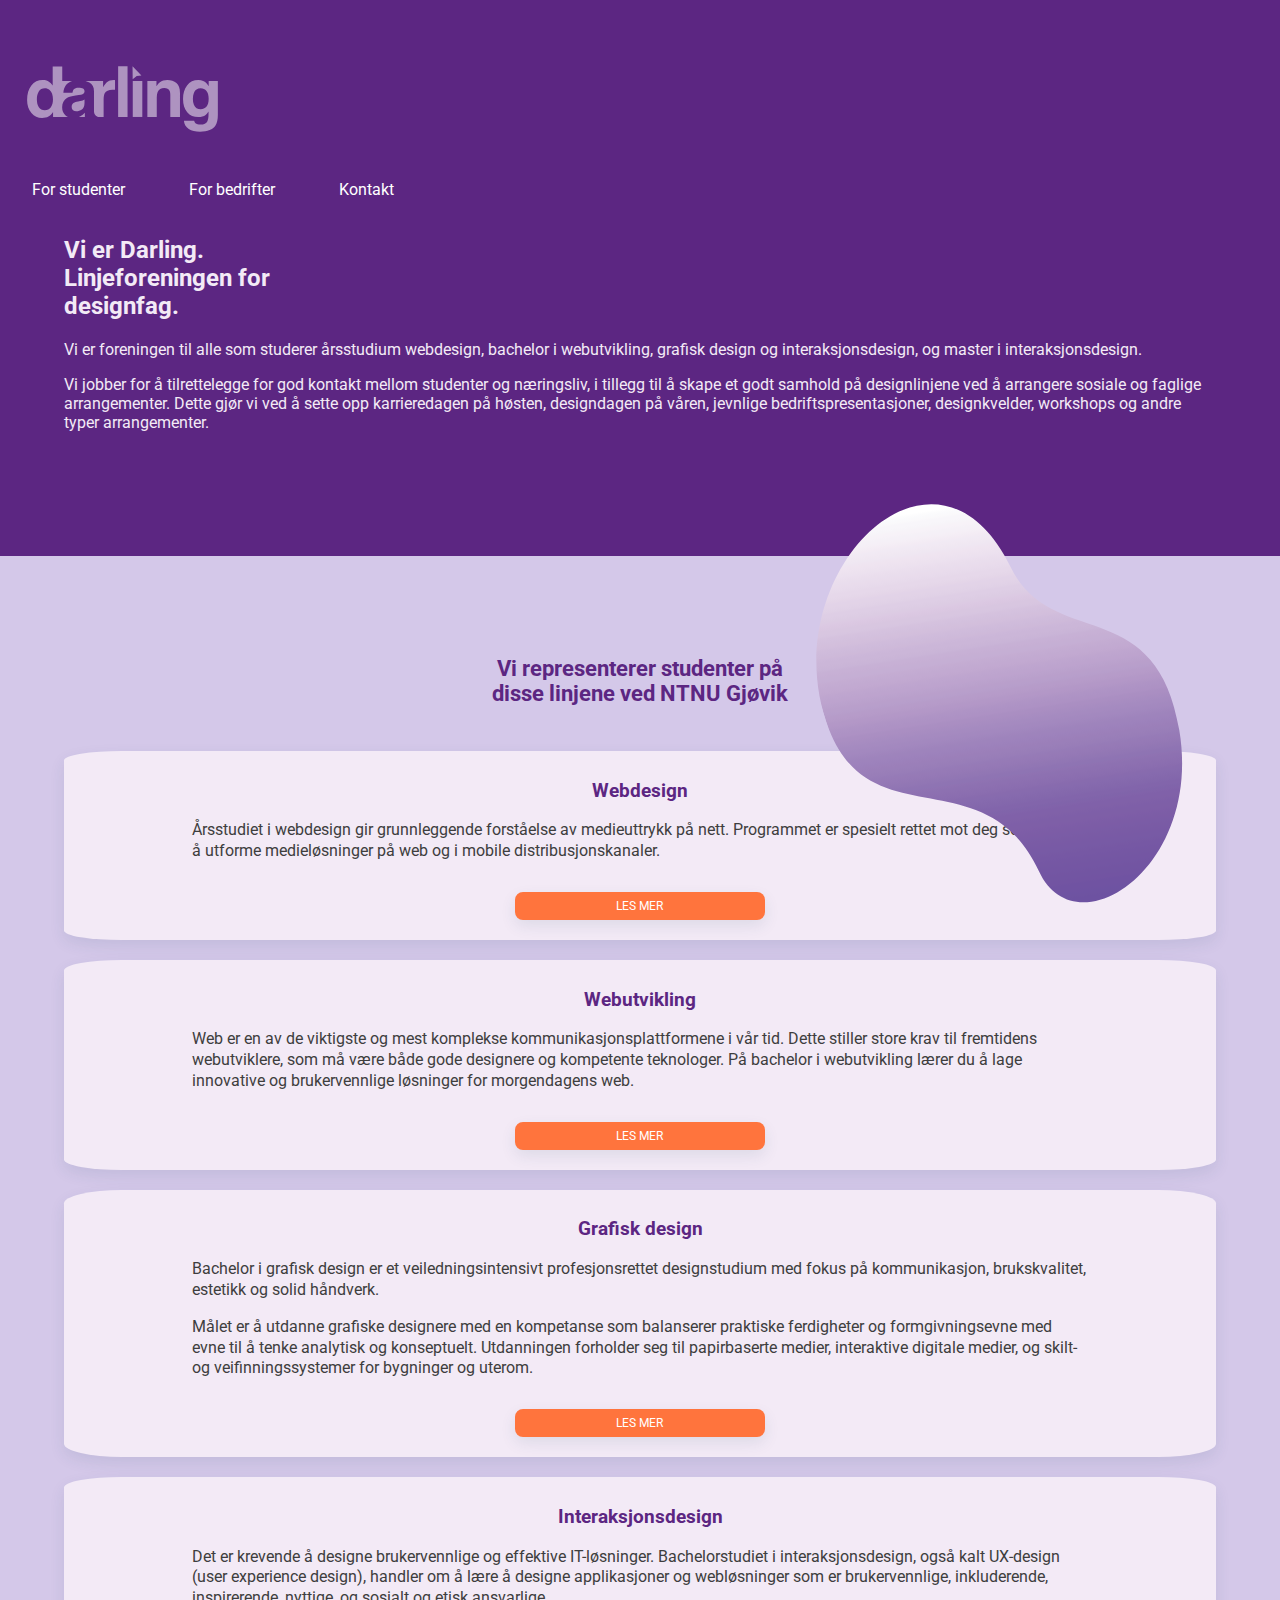
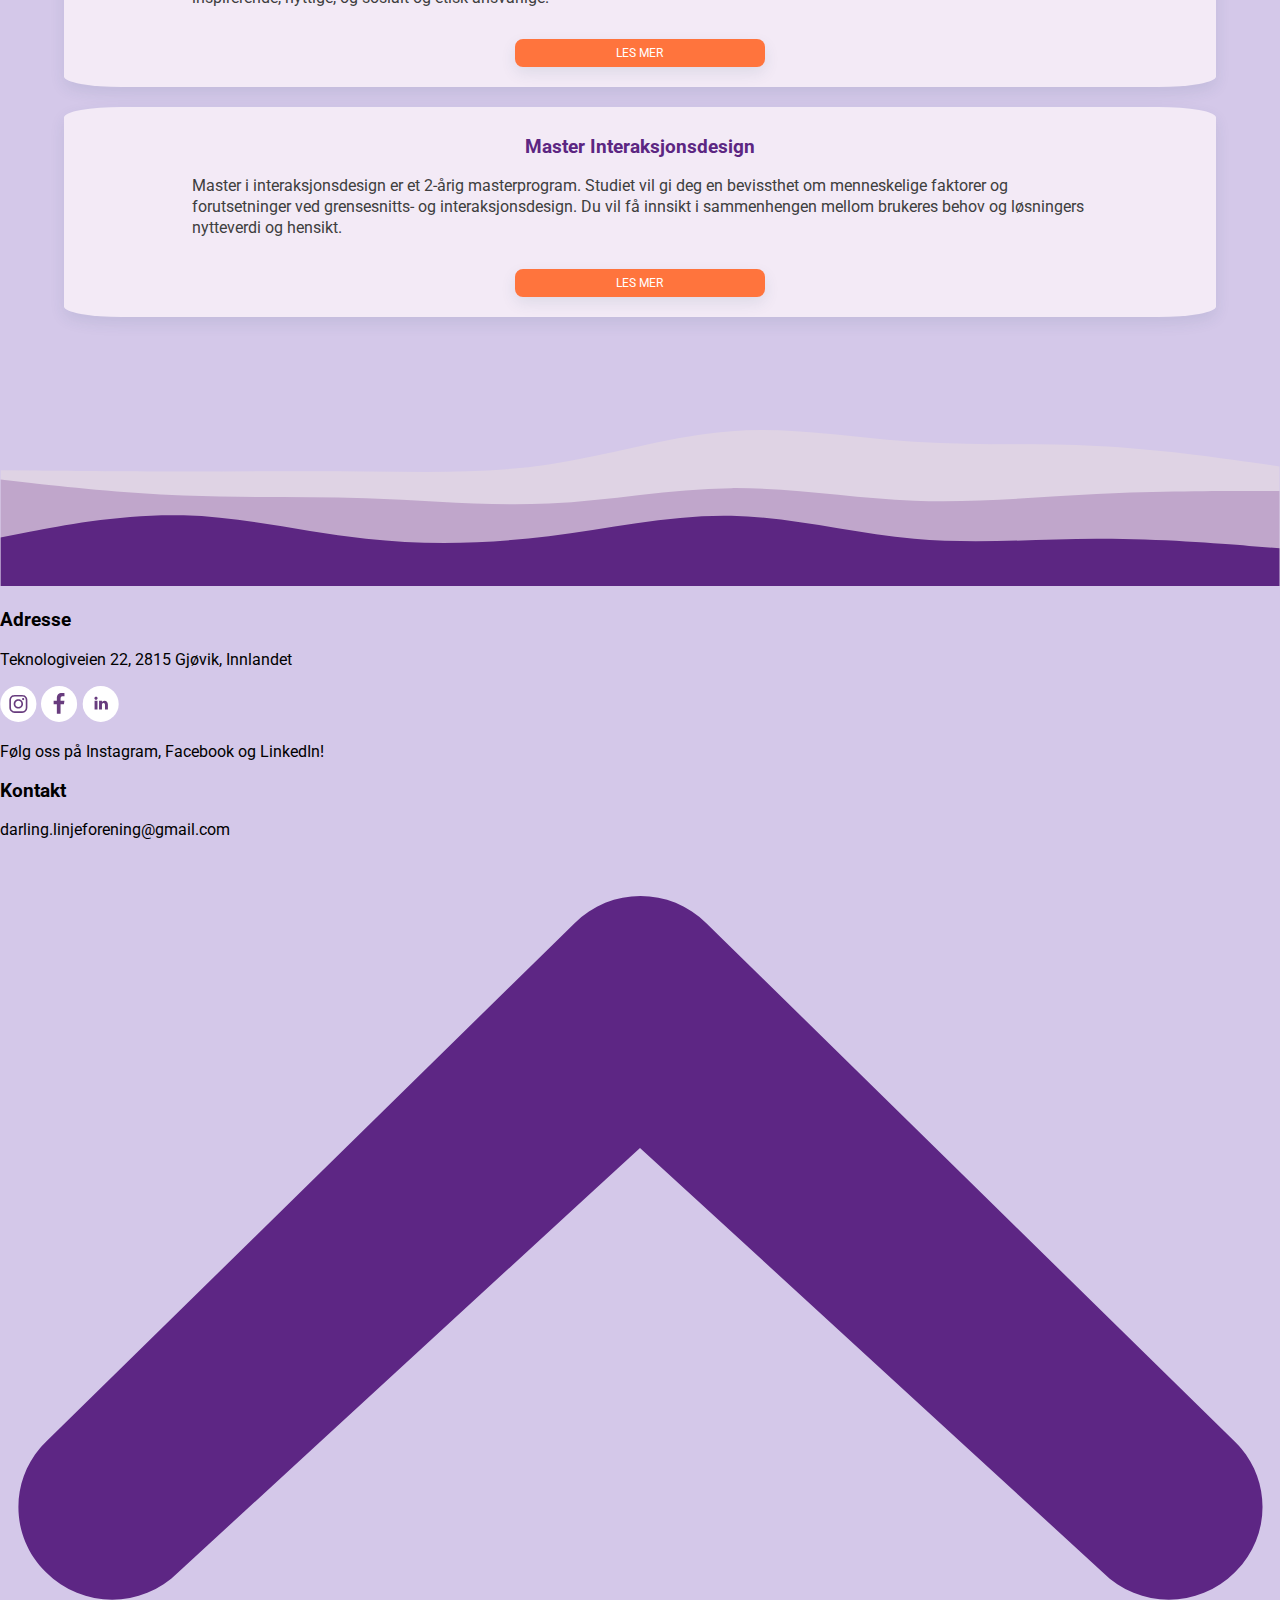
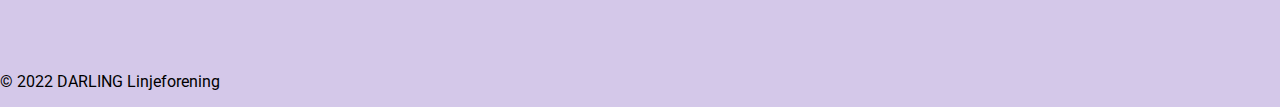
==== index.html @ 08ec7ab1 "Merge branch 'main' into navbar" ====
<!DOCTYPE html>
<html lang="en">

<head>
    <meta charset="UTF-8">
    <meta http-equiv="X-UA-Compatible" content="IE=edge">
    <meta name="viewport" content="width=device-width, initial-scale=1.0">
    <title>Darling Linjeforening</title>
    <link rel="stylesheet" href="./assets/sass/main.css">
</head>

<body>
    <header>
        <nav>

            <a href="./index.html"><img src="./assets/img/darling_primærlogo_hvit.svg" alt="Darling logo" class="logo"></a>
            <a id="dropdown__btn"> &#9776;</a>
            <div id="dropdown">
              <div class="dropdown__content" id="dropdown__content">
                  <a id="dropdown__btn--close">&times;</a>
                  <a href="./studenter.html">For studenter</a>
                  <a href="./bedrift.html">For bedrifter</a>
                  <a href="./kontakt.html">Kontakt</a>
              </div>
            </div>
        </nav>
    </header>

    <main>
        <article id="article-header">
            <h2>Vi er Darling.
                Linjeforeningen for designfag.</h2>
            <p>Vi er foreningen til alle som studerer årsstudium webdesign, bachelor i webutvikling, grafisk design og
                interaksjonsdesign, og master i interaksjonsdesign.</p>
            <p>Vi jobber for å tilrettelegge for god kontakt mellom studenter og næringsliv, i tillegg til å skape et
                godt samhold på designlinjene ved å arrangere sosiale og faglige arrangementer. Dette gjør vi ved å
                sette opp karrieredagen på høsten, designdagen på våren, jevnlige bedriftspresentasjoner, designkvelder,
                workshops og andre typer arrangementer.</p>
        </article>
        <div class="header-graphic">
            <img src="./assets/img/Darling_Graphic_Bubble.svg" alt="Graphics">
        </div>
        <article id="article-main">
            <h2 id="unique-h2">Vi representerer studenter på disse linjene ved NTNU Gjøvik</h2>
            <div class="cards">
                <div class="card card__webdesign">
                    <h3>Webdesign</h3>
                    <p>Årsstudiet i webdesign gir grunnleggende forståelse av medieuttrykk på nett. Programmet er
                        spesielt
                        rettet mot deg som ønsker å utforme medieløsninger på web og i mobile distribusjonskanaler.</p>
                    <a class="lesmerBtn" href="https://www.ntnu.no/studier/aarweb">Les mer</a>
                </div>

                <div class="card card__webutvikling">
                    <h3>Webutvikling</h3>
                    <p>Web er en av de viktigste og mest komplekse kommunikasjons­plattformene i vår tid. Dette stiller
                        store krav til fremtidens webutviklere, som må være både gode designere og kompetente
                        teknologer. På
                        bachelor i webutvikling lærer du å lage innovative og brukervennlige løsninger for morgendagens
                        web.
                    </p>
                    <a class="lesmerBtn" href="https://www.ntnu.no/studier/bwu">Les mer</a>
                </div>

                <div class="card card__grafisk">
                    <h3>Grafisk design</h3>
                    <p>Bachelor i grafisk design er et veiledningsintensivt profesjonsrettet designstudium med fokus på
                        kommunikasjon, brukskvalitet, estetikk og solid håndverk.</p>
                    <p>Målet er å utdanne graﬁske designere med en kompetanse som balanserer praktiske ferdigheter og
                        formgivningsevne med evne til å tenke analytisk og konseptuelt. Utdanningen forholder seg til
                        papirbaserte medier, interaktive digitale medier, og skilt- og veiﬁnningssystemer for bygninger
                        og
                        uterom.</p>
                    <a class="lesmerBtn" href="https://www.ntnu.no/studier/bmed">Les mer</a>
                </div>

                <div class="card card__interaksjonsdesign">
                    <h3>Interaksjonsdesign</h3>
                    <p>Det er krevende å designe brukervennlige og effektive IT-løsninger. Bachelorstudiet i
                        interaksjonsdesign, også kalt UX-design (user experience design), handler om å lære å designe
                        applikasjoner og webløsninger som er brukervennlige, inkluderende, inspirerende, nyttige, og
                        sosialt
                        og etisk ansvarlige.</p>
                    <a class="lesmerBtn" href="https://www.ntnu.no/studier/bixd">Les mer</a>
                </div>

                <div class="card card__master">
                    <h3>Master Interaksjonsdesign</h3>
                    <p>Master i interaksjonsdesign er et 2-årig masterprogram. Studiet vil gi deg en bevissthet om
                        menneskelige
                        faktorer og forutsetninger ved grensesnitts- og interaksjonsdesign. Du vil få innsikt i
                        sammenhengen
                        mellom brukeres behov og løsningers nytteverdi og hensikt.</p>
                    <a class="lesmerBtn" href="https://www.ntnu.no/studier/mixd">Les mer</a>
                </div>
            </div>
            </div>
        </article>

    </main>
    <footer>
        <img src="./assets/img/layeredwavesIllustrator.svg" alt="footer illustrasjon">
        <div class="footer__adresse">
            <h3>Adresse</h3>
            <p>Teknologiveien 22, 2815 Gjøvik, Innlandet</p>
        </div>
        <div class="footer__some">
            <div class="footer__some--icons">
                <img src="./assets/img/instagram-icon.svg" alt="Instagram ikon">
                <img src="./assets/img/facebook-icon.svg" alt="Facebook ikon">
                <img src="./assets/img/linkedin-icon.svg" alt="LinkedIn ikon">
            </div>
            <p>Følg oss på Instagram, Facebook og LinkedIn!</p>
        </div>
        <div class="footer__kontakt">
            <h3>Kontakt</h3>
            <p>darling.linjeforening@gmail.com</p>
        </div>
        <div class="footer__bar">
            <span id="footerBtn">
                <img class="pil" src="./assets/img/chevronpil.svg" alt="arrow">
            </span>
            <p>© 2022 DARLING Linjeforening</p>
        </div>
    </footer>
    <script src="./assets/js/script.js"></script>
</body>

</html>
---- assets/sass/main.css ----
@import url("https://fonts.googleapis.com/css2?family=Roboto:wght@300;400&display=swap");
@import url("https://fonts.googleapis.com/css2?family=Roboto:wght@300;400&display=swap");
body {
  background-color: hsl(261deg, 43%, 85%);
  max-width: 100vw;
  padding: 0;
  margin: 0;
  font-family: "Roboto", sans-serif;
}

header {
  max-height: 16vh;
  background-color: hsl(275deg, 55%, 33%);
}
header .logo {
  max-height: 10vh;
  padding: 6vh 0 0;
}
header #dropdown__btn {
  align-self: flex-end;
  font-size: 2em;
  position: absolute;
  top: 0;
  right: 0;
  margin: 8vw;
}
header a {
  color: white;
}
header a:hover {
  opacity: 50%;
}
header #dropdown {
  display: flex;
}
header #dropdown .dropdown__content {
  color: white;
  display: flex !important;
  flex-direction: column !important;
  min-height: 100vh;
  min-width: 100vw;
  background-color: hsl(275deg, 55%, 33%);
  z-index: 1;
}
header #dropdown .dropdown__content #dropdown__btn--close {
  align-self: flex-end;
  font-size: 2em;
  margin: 0 8vw;
  padding: 0 5px;
}
header #dropdown .dropdown__content a {
  text-decoration: none;
  padding: 2rem 2rem 0;
}
header #dropdown .dropdown__content--desktop {
  color: white;
  display: flex;
  flex-direction: row;
  position: absolute;
}
header #dropdown .dropdown__content--desktop a {
  text-decoration: none;
  padding: 2rem 2rem 0;
}

main {
  max-width: 100vw;
}
main #article-header {
  max-width: 100vw;
  background-color: hsl(275deg, 55%, 33%);
  padding: 8vh 5vw 12vh 5vw;
  max-height: 55vh;
}
main #article-header h2 {
  max-width: 20ch;
}
main #article-header h2, main #article-header p {
  color: #F3EAF6;
}
main .header-graphic {
  height: 1px;
}
main .header-graphic img {
  width: 28vw;
  transform: rotate(343deg);
  position: relative;
  left: 64vw;
  top: -11vh;
}
main #article-main {
  max-width: 90vw;
  margin: 0 auto;
  padding-bottom: 10vh;
}
main #article-main p {
  color: #3E3E3E;
  line-height: 130%;
}
main #article-main h2 {
  color: hsl(275deg, 55%, 33%);
  font-weight: bolder;
  font-size: 22px;
}
main #article-main #unique-h2 {
  text-align: center;
  margin: 0 auto;
  max-width: 25ch;
  padding-bottom: 5vh;
  padding-top: 11vh;
}
main #article-main .cards {
  display: grid;
  max-width: auto;
}
main #article-main .cards .card {
  background-color: #F3EAF6;
  max-width: auto;
  height: auto;
  margin-bottom: 20px;
  border-radius: 5%;
  box-shadow: 0px 6px 15px 0px rgba(39, 76, 103, 0.1);
  padding: 10px 0;
}
main #article-main .cards .card p {
  max-width: auto;
  padding: 0 10vw;
}
main #article-main .cards .card h3 {
  text-align: center;
  color: hsl(275deg, 55%, 33%);
  font-weight: bolder;
}
main #article-main .cards .card .lesmerBtn {
  text-decoration: none;
  padding: 7px 10px;
  background-color: hsl(17deg, 100%, 62%);
  color: white;
  border-radius: 8px;
  box-shadow: 0px 6px 15px 0px rgba(39, 76, 103, 0.1);
  text-transform: uppercase;
  text-align: center;
  margin: 30px auto 10px auto;
  display: block;
  width: 18vw;
  font-size: 12px;
}


@media screen and (min-width: 960) {
  header a:hover {
    opacity: 50%;
  }

footer {
  background-color: hsl(275deg, 55%, 33%);
  height: auto;
  color: #F3EAF6;
  margin: 0 auto;
  text-align: center;
  width: 100vw;
}
footer img {
  max-width: 100vw;
  bottom: 2vh;
  position: relative;
}
footer h3 {
  text-transform: uppercase;
}
footer p {
  font-size: 15px;
}
footer .footer__adresse, footer .footer__some, footer .footer__kontakt {
  padding-bottom: 3vh;
}
footer .footer__kontakt {
  padding-bottom: 50px;
}
footer .footer__some--icons {
  width: 50vw;
  margin: 5vh auto 0 auto;
  display: flex;
  justify-content: space-evenly;
}
footer .footer__bar {
  background-color: hsl(261deg, 43%, 85%);
  color: #3E3E3E;
  padding: 12px;
  max-width: 100vw;
}
footer .footer__bar #footerBtn {
  padding: 15px;
  background-color: hsl(261deg, 43%, 85%);
  border-radius: 50%;
  margin: 0 auto;
  position: relative;
  bottom: 15px;
  border: none;
  cursor: pointer;
}
footer .footer__bar #footerBtn .pil {
  width: 18px;
  top: -10px;

}/*# sourceMappingURL=main.css.map */
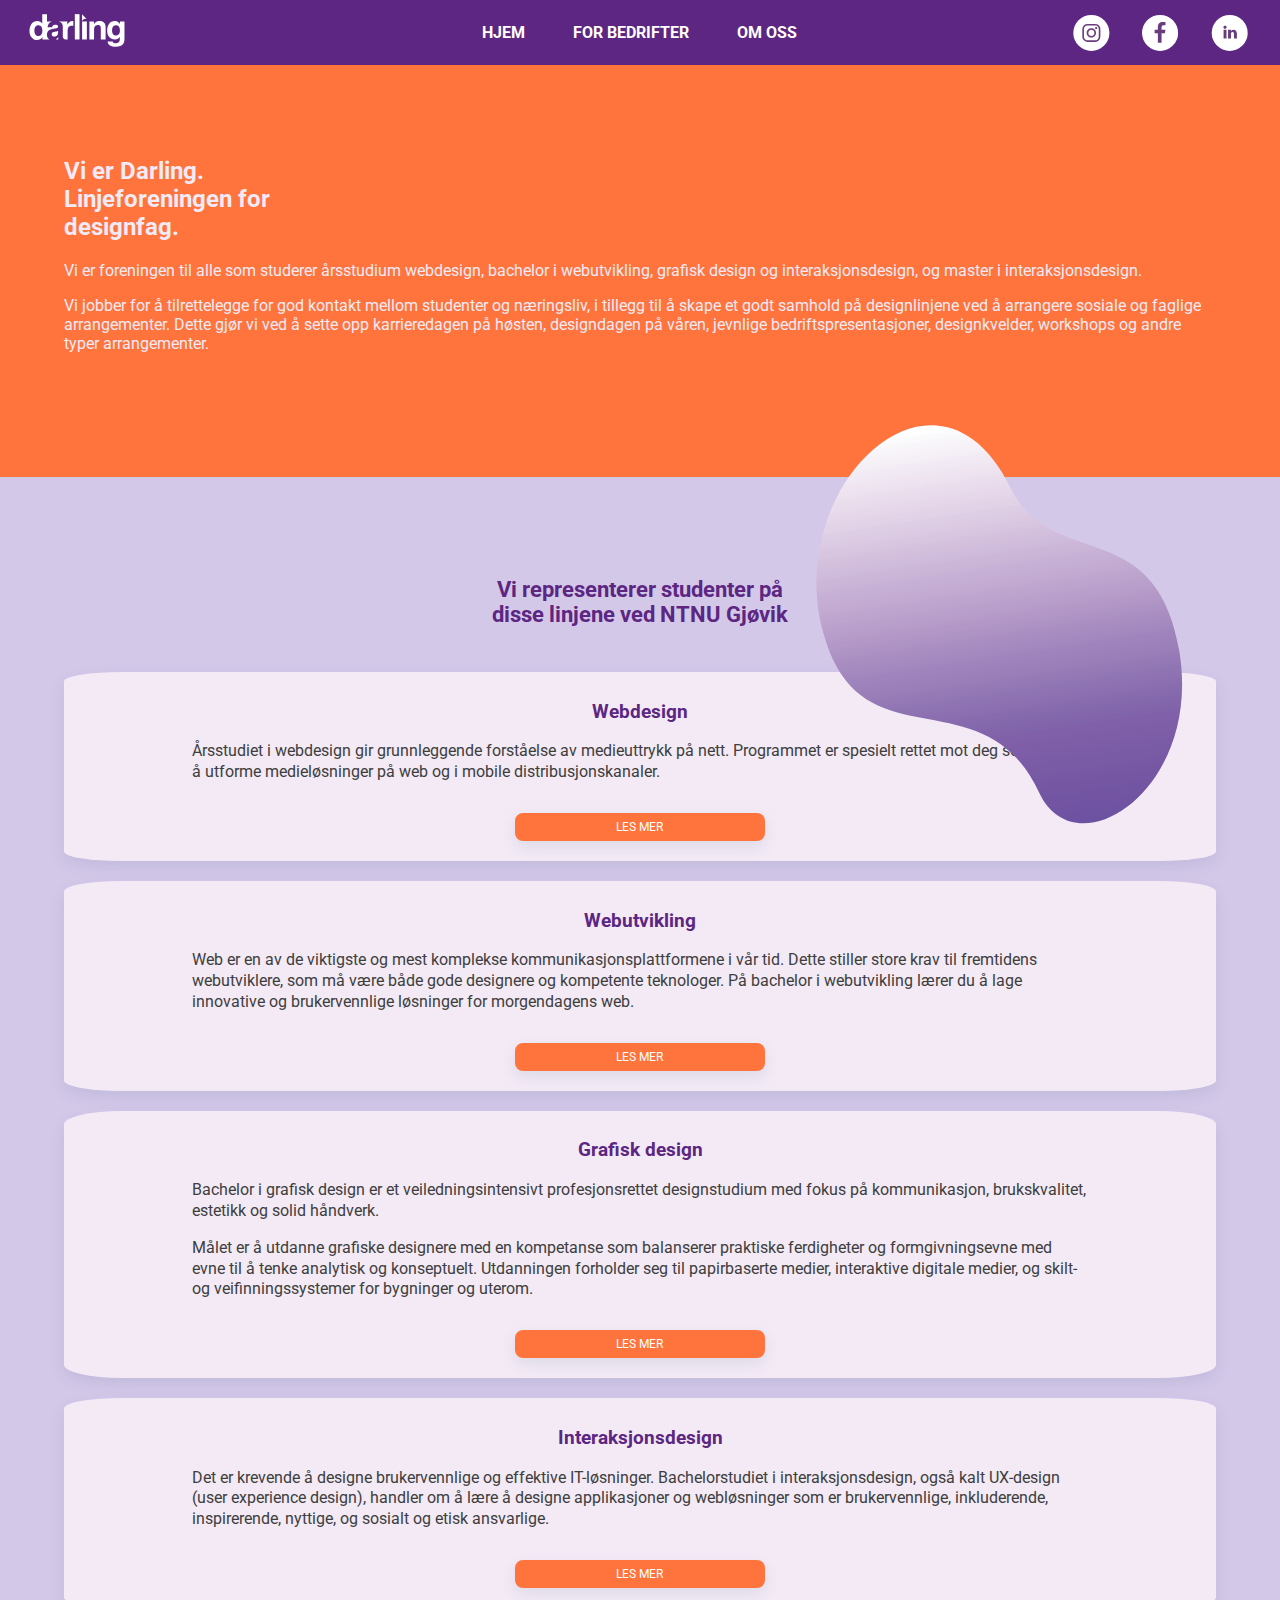
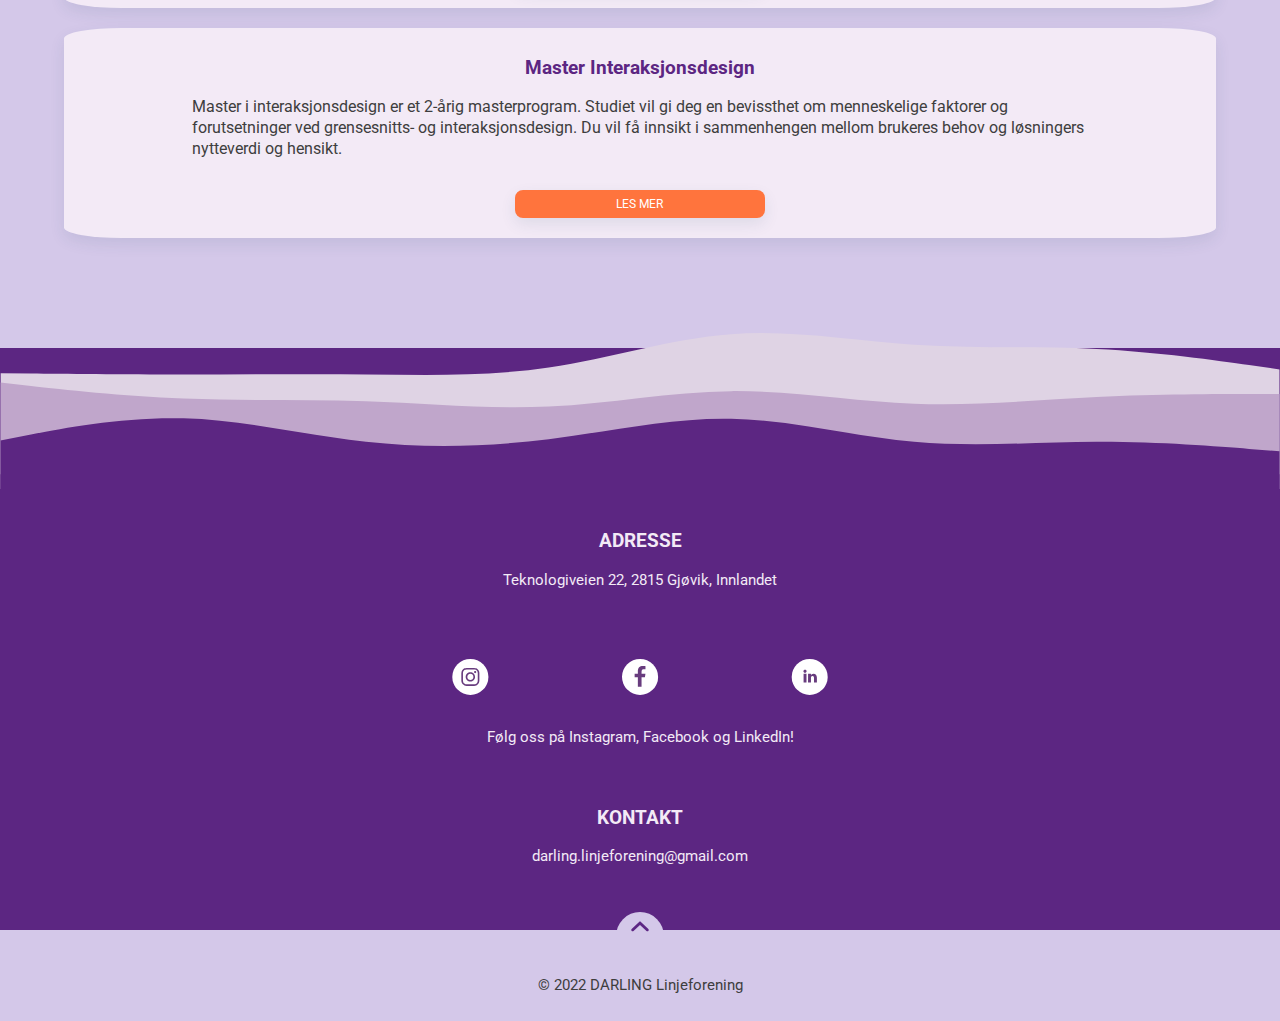
==== commit b05ab0b9: "navbar on desktop, om oss, bedrifter" ====
--- a/index.html
+++ b/index.html
@@ -12,16 +12,22 @@
 <body>
     <header>
         <nav>
-
-            <a href="./index.html"><img src="./assets/img/darling_primærlogo_hvit.svg" alt="Darling logo" class="logo"></a>
+            <div class="logo">
+              <a href="./index.html"><img src="./assets/img/darling_primærlogo_hvit.svg" alt="Darling logo"></a>
+            </div>
             <a id="dropdown__btn"> &#9776;</a>
             <div id="dropdown">
               <div class="dropdown__content" id="dropdown__content">
                   <a id="dropdown__btn--close">&times;</a>
-                  <a href="./studenter.html">For studenter</a>
-                  <a href="./bedrift.html">For bedrifter</a>
-                  <a href="./kontakt.html">Kontakt</a>
+                  <a href="./index.html">Hjem</a>
+                  <a href="./bedrifter.html">For bedrifter</a>
+                  <a href="./omoss.html">Om oss</a>
               </div>
+            </div>
+            <div class="some">
+              <img src="./assets/img/instagram-icon.svg" alt="Instagram ikon">
+              <img src="./assets/img/facebook-icon.svg" alt="Facebook ikon">
+              <img src="./assets/img/linkedin-icon.svg" alt="LinkedIn ikon">
             </div>
         </nav>
     </header>
--- a/assets/sass/main.css
+++ b/assets/sass/main.css
@@ -12,28 +12,31 @@
   max-height: 16vh;
   background-color: hsl(275deg, 55%, 33%);
 }
-header .logo {
+header nav .logo img {
   max-height: 10vh;
   padding: 6vh 0 0;
 }
-header #dropdown__btn {
+header nav #dropdown__btn {
   align-self: flex-end;
   font-size: 2em;
   position: absolute;
   top: 0;
   right: 0;
-  margin: 8vw;
-}
-header a {
-  color: white;
-}
-header a:hover {
-  opacity: 50%;
-}
-header #dropdown {
+  margin: 6vh 8vw;
+  padding: 2vh 0;
+}
+header nav a {
+  color: white;
+  text-transform: uppercase;
+  font-weight: bold;
+}
+header nav .some {
+  display: none;
+}
+header nav #dropdown {
   display: flex;
 }
-header #dropdown .dropdown__content {
+header nav #dropdown .dropdown__content {
   color: white;
   display: flex !important;
   flex-direction: column !important;
@@ -42,25 +45,27 @@
   background-color: hsl(275deg, 55%, 33%);
   z-index: 1;
 }
-header #dropdown .dropdown__content #dropdown__btn--close {
+header nav #dropdown .dropdown__content #dropdown__btn--close {
   align-self: flex-end;
   font-size: 2em;
   margin: 0 8vw;
   padding: 0 5px;
 }
-header #dropdown .dropdown__content a {
+header nav #dropdown .dropdown__content a {
   text-decoration: none;
   padding: 2rem 2rem 0;
 }
-header #dropdown .dropdown__content--desktop {
+header nav #dropdown .dropdown__content--desktop {
   color: white;
   display: flex;
   flex-direction: row;
-  position: absolute;
-}
-header #dropdown .dropdown__content--desktop a {
+}
+header nav #dropdown .dropdown__content--desktop a {
   text-decoration: none;
-  padding: 2rem 2rem 0;
+  padding: 0 1.5em 0;
+}
+header nav #dropdown .dropdown__content--desktop a:hover {
+  opacity: 0.5;
 }
 
 main {
@@ -146,12 +151,6 @@
   font-size: 12px;
 }
 
-
-@media screen and (min-width: 960) {
-  header a:hover {
-    opacity: 50%;
-  }
-
 footer {
   background-color: hsl(275deg, 55%, 33%);
   height: auto;
@@ -202,5 +201,53 @@
 footer .footer__bar #footerBtn .pil {
   width: 18px;
   top: -10px;
-
+}
+
+.article-klassisk {
+  margin: 2em auto;
+  max-width: 60vw;
+}
+
+.paragraf-klassisk {
+  max-width: 70ch;
+}
+
+@media screen and (min-width: 500px) {
+  header nav {
+    display: grid;
+    grid-template-rows: 1fr;
+    grid-template-columns: 1fr 3fr 1fr;
+    align-items: center;
+    padding: 0.5em 1em;
+  }
+  header nav .logo {
+    grid-column: 1;
+    grid-row: 1;
+  }
+  header nav .logo img {
+    max-height: 5vh;
+    padding: 0;
+    align-self: center;
+  }
+  header nav #dropdown {
+    grid-column: 2;
+    grid-row: 1;
+    justify-content: center;
+  }
+  header nav .some {
+    display: flex;
+    grid-column: 3;
+    grid-row: 1;
+    max-height: 5vh;
+    justify-content: end;
+  }
+  header nav .some img {
+    margin: 0 1em 0;
+  }
+  header nav .some img:hover {
+    opacity: 0.5;
+  }
+  main #article-header {
+    background-color: hsl(17deg, 100%, 62%);
+  }
 }/*# sourceMappingURL=main.css.map */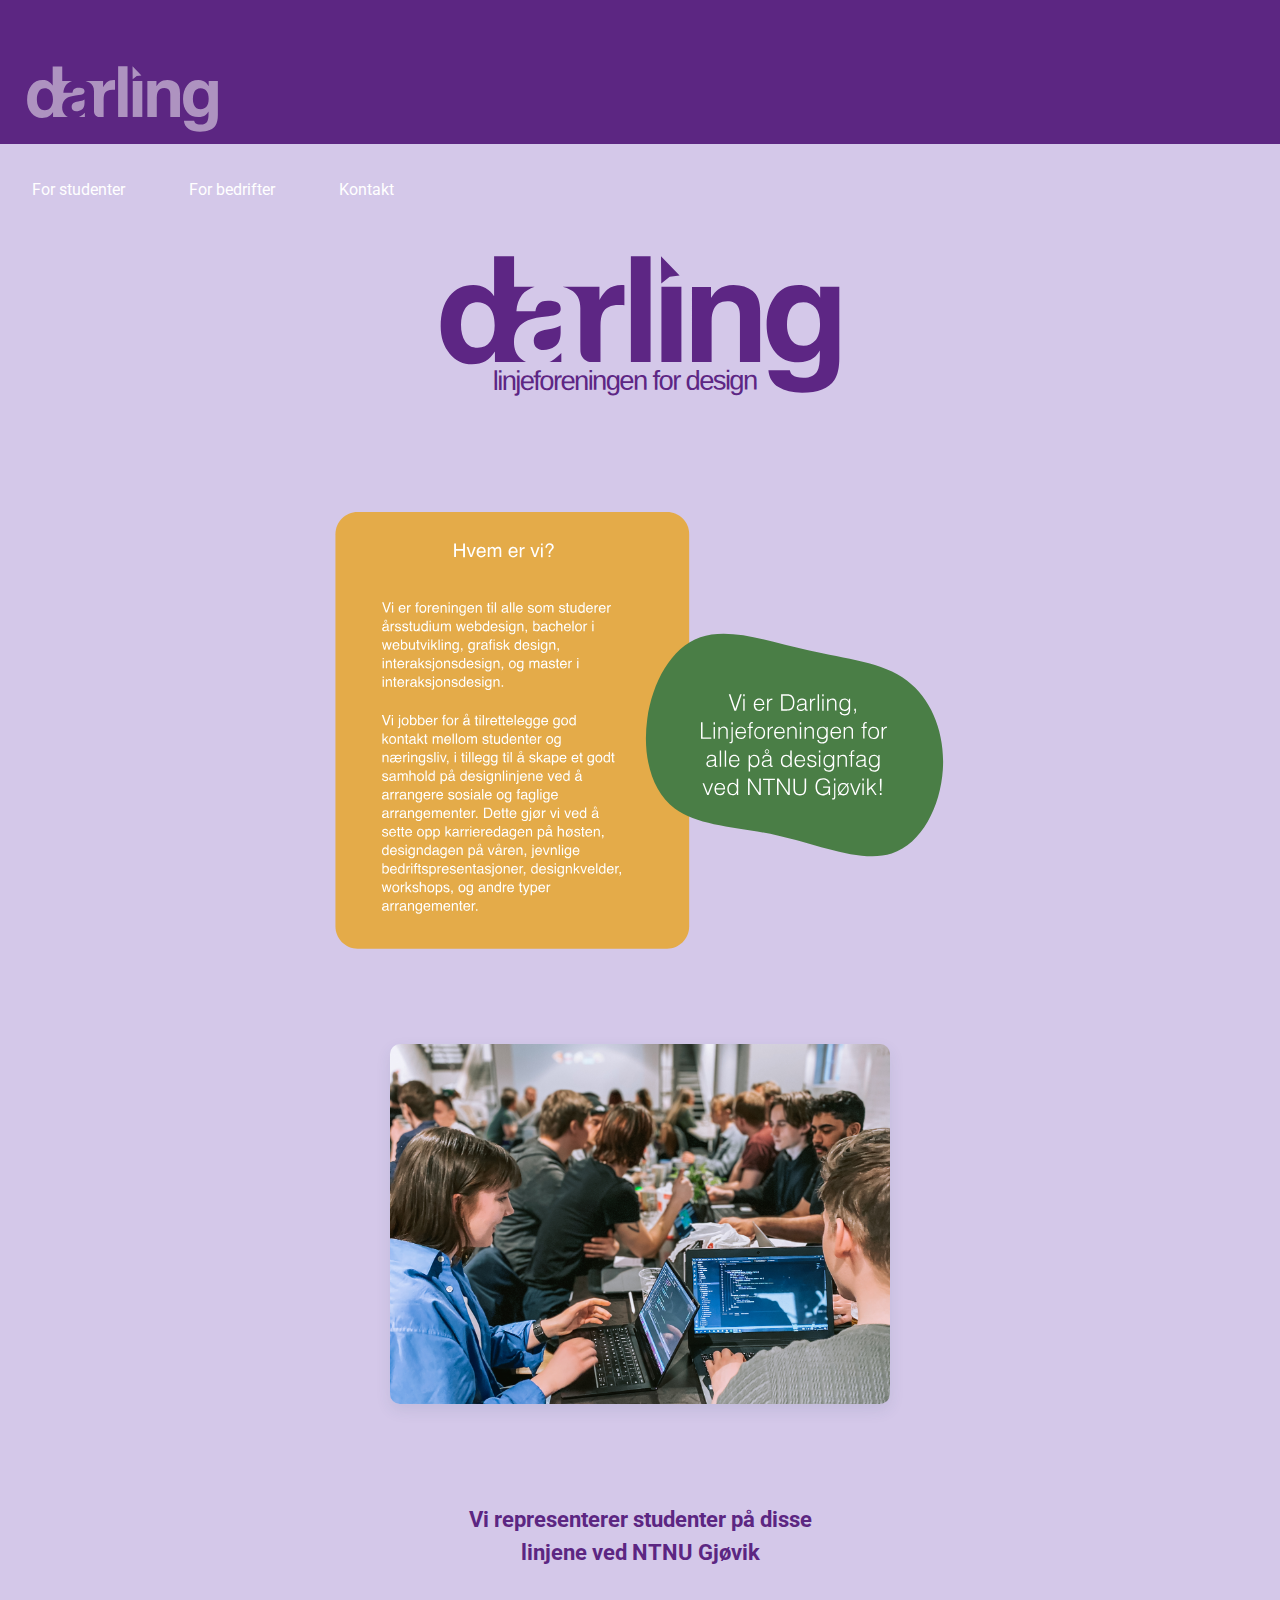
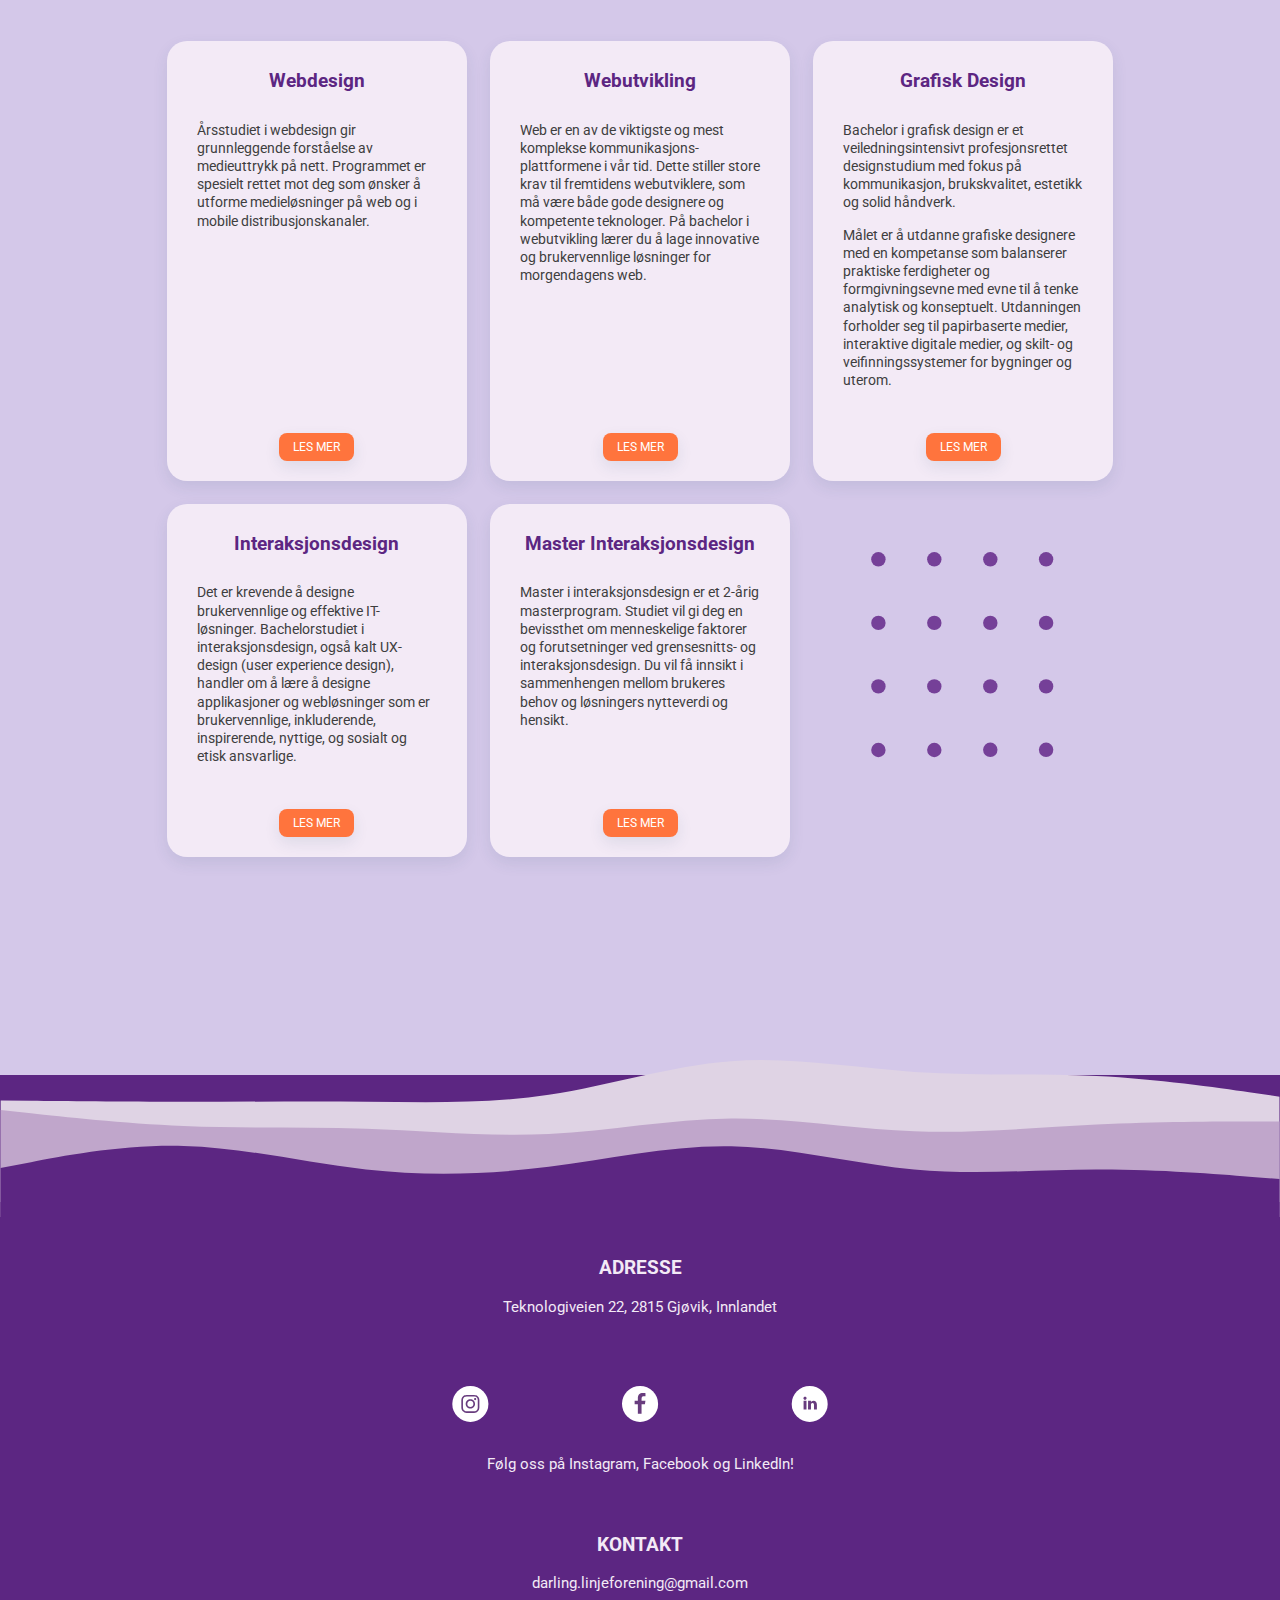
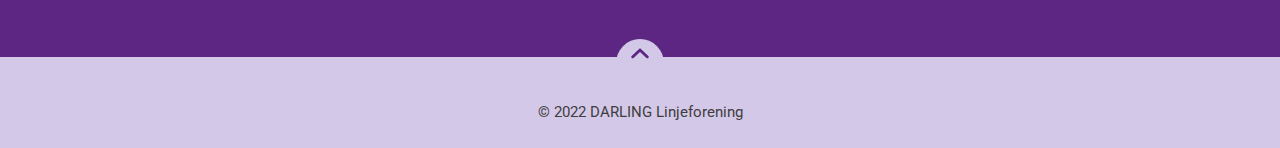
==== commit b52d1e31: "Merge pull request #10 from ingring/basicDesktop" ====
--- a/index.html
+++ b/index.html
@@ -12,22 +12,16 @@
 <body>
     <header>
         <nav>
-            <div class="logo">
-              <a href="./index.html"><img src="./assets/img/darling_primærlogo_hvit.svg" alt="Darling logo"></a>
-            </div>
+            <a href="./index.html"><img src="./assets/img/darling_primærlogo_hvit.svg" alt="Darling logo"
+                    class="logo"></a>
             <a id="dropdown__btn"> &#9776;</a>
             <div id="dropdown">
-              <div class="dropdown__content" id="dropdown__content">
-                  <a id="dropdown__btn--close">&times;</a>
-                  <a href="./index.html">Hjem</a>
-                  <a href="./bedrifter.html">For bedrifter</a>
-                  <a href="./omoss.html">Om oss</a>
-              </div>
-            </div>
-            <div class="some">
-              <img src="./assets/img/instagram-icon.svg" alt="Instagram ikon">
-              <img src="./assets/img/facebook-icon.svg" alt="Facebook ikon">
-              <img src="./assets/img/linkedin-icon.svg" alt="LinkedIn ikon">
+                <div class="dropdown__content" id="dropdown__content">
+                    <a id="dropdown__btn--close">&times;</a>
+                    <a href="./studenter.html">For studenter</a>
+                    <a href="./bedrift.html">For bedrifter</a>
+                    <a href="./kontakt.html">Kontakt</a>
+                </div>
             </div>
         </nav>
     </header>
@@ -46,58 +40,84 @@
         <div class="header-graphic">
             <img src="./assets/img/Darling_Graphic_Bubble.svg" alt="Graphics">
         </div>
+        <article id="article-header-desktop">
+            <img class="darlinglogo-stor" src="./assets/img/darling_sekundærlogo.svg" alt="Darling Logo">
+            <img class="hvemervi-svg" src="./assets/img/hvemervi2.svg" alt="Hvem er vi - bilde">
+            <img class="bilde-klassisk" src="./assets/img/headerbilde.jpg" alt="Darling bilde">
+        </article>
         <article id="article-main">
             <h2 id="unique-h2">Vi representerer studenter på disse linjene ved NTNU Gjøvik</h2>
             <div class="cards">
                 <div class="card card__webdesign">
-                    <h3>Webdesign</h3>
-                    <p>Årsstudiet i webdesign gir grunnleggende forståelse av medieuttrykk på nett. Programmet er
-                        spesielt
-                        rettet mot deg som ønsker å utforme medieløsninger på web og i mobile distribusjonskanaler.</p>
+                    <div>
+                        <h3>Webdesign</h3>
+                        <p>Årsstudiet i webdesign gir grunnleggende forståelse av medieuttrykk på nett. Programmet er
+                            spesielt
+                            rettet mot deg som ønsker å utforme medieløsninger på web og i mobile distribusjonskanaler.
+                        </p>
+                    </div>
                     <a class="lesmerBtn" href="https://www.ntnu.no/studier/aarweb">Les mer</a>
                 </div>
 
                 <div class="card card__webutvikling">
-                    <h3>Webutvikling</h3>
-                    <p>Web er en av de viktigste og mest komplekse kommunikasjons­plattformene i vår tid. Dette stiller
-                        store krav til fremtidens webutviklere, som må være både gode designere og kompetente
-                        teknologer. På
-                        bachelor i webutvikling lærer du å lage innovative og brukervennlige løsninger for morgendagens
-                        web.
-                    </p>
+                    <div>
+                        <h3>Webutvikling</h3>
+                        <p>Web er en av de viktigste og mest komplekse kommunikasjons­plattformene i vår tid. Dette
+                            stiller
+                            store krav til fremtidens webutviklere, som må være både gode designere og kompetente
+                            teknologer. På
+                            bachelor i webutvikling lærer du å lage innovative og brukervennlige løsninger for
+                            morgendagens
+                            web.
+                        </p>
+                    </div>
                     <a class="lesmerBtn" href="https://www.ntnu.no/studier/bwu">Les mer</a>
                 </div>
 
                 <div class="card card__grafisk">
-                    <h3>Grafisk design</h3>
-                    <p>Bachelor i grafisk design er et veiledningsintensivt profesjonsrettet designstudium med fokus på
-                        kommunikasjon, brukskvalitet, estetikk og solid håndverk.</p>
-                    <p>Målet er å utdanne graﬁske designere med en kompetanse som balanserer praktiske ferdigheter og
-                        formgivningsevne med evne til å tenke analytisk og konseptuelt. Utdanningen forholder seg til
-                        papirbaserte medier, interaktive digitale medier, og skilt- og veiﬁnningssystemer for bygninger
-                        og
-                        uterom.</p>
+                    <div>
+                        <h3>Grafisk Design</h3>
+                        <p>Bachelor i grafisk design er et veiledningsintensivt profesjonsrettet designstudium med fokus
+                            på
+                            kommunikasjon, brukskvalitet, estetikk og solid håndverk.</p>
+                        <p>Målet er å utdanne graﬁske designere med en kompetanse som balanserer praktiske ferdigheter
+                            og
+                            formgivningsevne med evne til å tenke analytisk og konseptuelt. Utdanningen forholder seg
+                            til
+                            papirbaserte medier, interaktive digitale medier, og skilt- og veiﬁnningssystemer for
+                            bygninger
+                            og
+                            uterom.</p>
+                    </div>
                     <a class="lesmerBtn" href="https://www.ntnu.no/studier/bmed">Les mer</a>
                 </div>
 
                 <div class="card card__interaksjonsdesign">
-                    <h3>Interaksjonsdesign</h3>
-                    <p>Det er krevende å designe brukervennlige og effektive IT-løsninger. Bachelorstudiet i
-                        interaksjonsdesign, også kalt UX-design (user experience design), handler om å lære å designe
-                        applikasjoner og webløsninger som er brukervennlige, inkluderende, inspirerende, nyttige, og
-                        sosialt
-                        og etisk ansvarlige.</p>
+                    <div>
+                        <h3>Interaksjonsdesign</h3>
+                        <p>Det er krevende å designe brukervennlige og effektive IT-løsninger. Bachelorstudiet i
+                            interaksjonsdesign, også kalt UX-design (user experience design), handler om å lære å
+                            designe
+                            applikasjoner og webløsninger som er brukervennlige, inkluderende, inspirerende, nyttige, og
+                            sosialt
+                            og etisk ansvarlige.</p>
+                    </div>
                     <a class="lesmerBtn" href="https://www.ntnu.no/studier/bixd">Les mer</a>
                 </div>
 
                 <div class="card card__master">
-                    <h3>Master Interaksjonsdesign</h3>
-                    <p>Master i interaksjonsdesign er et 2-årig masterprogram. Studiet vil gi deg en bevissthet om
-                        menneskelige
-                        faktorer og forutsetninger ved grensesnitts- og interaksjonsdesign. Du vil få innsikt i
-                        sammenhengen
-                        mellom brukeres behov og løsningers nytteverdi og hensikt.</p>
+                    <div>
+                        <h3>Master Interaksjonsdesign</h3>
+                        <p>Master i interaksjonsdesign er et 2-årig masterprogram. Studiet vil gi deg en bevissthet om
+                            menneskelige
+                            faktorer og forutsetninger ved grensesnitts- og interaksjonsdesign. Du vil få innsikt i
+                            sammenhengen
+                            mellom brukeres behov og løsningers nytteverdi og hensikt.</p>
+                    </div>
                     <a class="lesmerBtn" href="https://www.ntnu.no/studier/mixd">Les mer</a>
+                </div>
+                <div class="card__dots">
+                    <img src="./assets/img/Darling_Graphic_Dots.svg" alt="Graphic dots">
                 </div>
             </div>
             </div>
--- a/assets/sass/main.css
+++ b/assets/sass/main.css
@@ -12,31 +12,28 @@
   max-height: 16vh;
   background-color: hsl(275deg, 55%, 33%);
 }
-header nav .logo img {
+header .logo {
   max-height: 10vh;
   padding: 6vh 0 0;
 }
-header nav #dropdown__btn {
+header #dropdown__btn {
   align-self: flex-end;
   font-size: 2em;
   position: absolute;
   top: 0;
   right: 0;
-  margin: 6vh 8vw;
-  padding: 2vh 0;
-}
-header nav a {
-  color: white;
-  text-transform: uppercase;
-  font-weight: bold;
-}
-header nav .some {
-  display: none;
-}
-header nav #dropdown {
+  margin: 8vw;
+}
+header a {
+  color: white;
+}
+header a:hover {
+  opacity: 50%;
+}
+header #dropdown {
   display: flex;
 }
-header nav #dropdown .dropdown__content {
+header #dropdown .dropdown__content {
   color: white;
   display: flex !important;
   flex-direction: column !important;
@@ -45,27 +42,25 @@
   background-color: hsl(275deg, 55%, 33%);
   z-index: 1;
 }
-header nav #dropdown .dropdown__content #dropdown__btn--close {
+header #dropdown .dropdown__content #dropdown__btn--close {
   align-self: flex-end;
   font-size: 2em;
   margin: 0 8vw;
   padding: 0 5px;
 }
-header nav #dropdown .dropdown__content a {
+header #dropdown .dropdown__content a {
   text-decoration: none;
   padding: 2rem 2rem 0;
 }
-header nav #dropdown .dropdown__content--desktop {
+header #dropdown .dropdown__content--desktop {
   color: white;
   display: flex;
   flex-direction: row;
-}
-header nav #dropdown .dropdown__content--desktop a {
+  position: absolute;
+}
+header #dropdown .dropdown__content--desktop a {
   text-decoration: none;
-  padding: 0 1.5em 0;
-}
-header nav #dropdown .dropdown__content--desktop a:hover {
-  opacity: 0.5;
+  padding: 2rem 2rem 0;
 }
 
 main {
@@ -75,13 +70,17 @@
   max-width: 100vw;
   background-color: hsl(275deg, 55%, 33%);
   padding: 8vh 5vw 12vh 5vw;
-  max-height: 55vh;
+  max-height: 65vh;
 }
 main #article-header h2 {
   max-width: 20ch;
 }
 main #article-header h2, main #article-header p {
   color: #F3EAF6;
+  line-height: 130%;
+}
+main #article-header p {
+  max-width: 38ch;
 }
 main .header-graphic {
   height: 1px;
@@ -92,6 +91,9 @@
   position: relative;
   left: 64vw;
   top: -11vh;
+}
+main #article-header-desktop {
+  display: none;
 }
 main #article-main {
   max-width: 90vw;
@@ -150,6 +152,9 @@
   width: 18vw;
   font-size: 12px;
 }
+main #article-main .cards .card__dots {
+  display: none;
+}
 
 footer {
   background-color: hsl(275deg, 55%, 33%);
@@ -203,51 +208,76 @@
   top: -10px;
 }
 
-.article-klassisk {
-  margin: 2em auto;
-  max-width: 60vw;
-}
-
-.paragraf-klassisk {
-  max-width: 70ch;
-}
-
 @media screen and (min-width: 500px) {
-  header nav {
+  header a:hover {
+    opacity: 50%;
+  }
+  main #article-header {
+    display: none;
+  }
+  main .header-graphic {
+    display: none;
+  }
+  main #article-header-desktop {
+    max-width: 60vw;
+    display: flex;
+    flex-direction: column;
+    margin: 0 auto;
+  }
+  main #article-header-desktop .darlinglogo-stor {
+    max-width: 40vw;
+    padding: 10vh 0 10vh 0;
+    margin: 0 auto;
+  }
+  main #article-header-desktop .hvemervi-svg {
+    max-width: 80%;
+    margin: 0 auto;
+    margin-bottom: 10vh;
+  }
+  main #article-header-desktop .bilde-klassisk {
+    max-width: 65%;
+    border-radius: 10px;
+    box-shadow: 0px 6px 15px 0px rgba(39, 76, 103, 0.1);
+    margin: 0 auto;
+  }
+  main #article-main {
+    width: 1200px;
+    padding-bottom: 200px;
+  }
+  main #article-main #unique-h2 {
+    padding-bottom: 8vh;
+    max-width: 30ch;
+    line-height: 150%;
+    font-size: 22px;
+  }
+  main #article-main .cards {
     display: grid;
-    grid-template-rows: 1fr;
-    grid-template-columns: 1fr 3fr 1fr;
-    align-items: center;
-    padding: 0.5em 1em;
-  }
-  header nav .logo {
-    grid-column: 1;
-    grid-row: 1;
-  }
-  header nav .logo img {
-    max-height: 5vh;
-    padding: 0;
-    align-self: center;
-  }
-  header nav #dropdown {
-    grid-column: 2;
-    grid-row: 1;
+    grid-template-columns: repeat(auto-fit, minmax(200px, 300px));
+    gap: 0.3% 2%;
     justify-content: center;
   }
-  header nav .some {
+  main #article-main .cards .card {
+    border-radius: 20px;
+    max-width: auto;
     display: flex;
-    grid-column: 3;
-    grid-row: 1;
-    max-height: 5vh;
-    justify-content: end;
-  }
-  header nav .some img {
-    margin: 0 1em 0;
-  }
-  header nav .some img:hover {
-    opacity: 0.5;
-  }
-  main #article-header {
-    background-color: hsl(17deg, 100%, 62%);
+    flex-direction: column;
+    justify-content: space-between;
+  }
+  main #article-main .cards .card p {
+    padding: 0 30px;
+    width: 30ch;
+    font-size: 14px;
+  }
+  main #article-main .cards .card .lesmerBtn {
+    margin: 30px auto 10px auto;
+    width: 55px;
+    font-size: 12px;
+  }
+  main #article-main .cards .card h3 {
+    padding-bottom: 10px;
+  }
+  main #article-main .cards .card__dots {
+    display: block;
+    margin-top: -50px;
   }
 }/*# sourceMappingURL=main.css.map */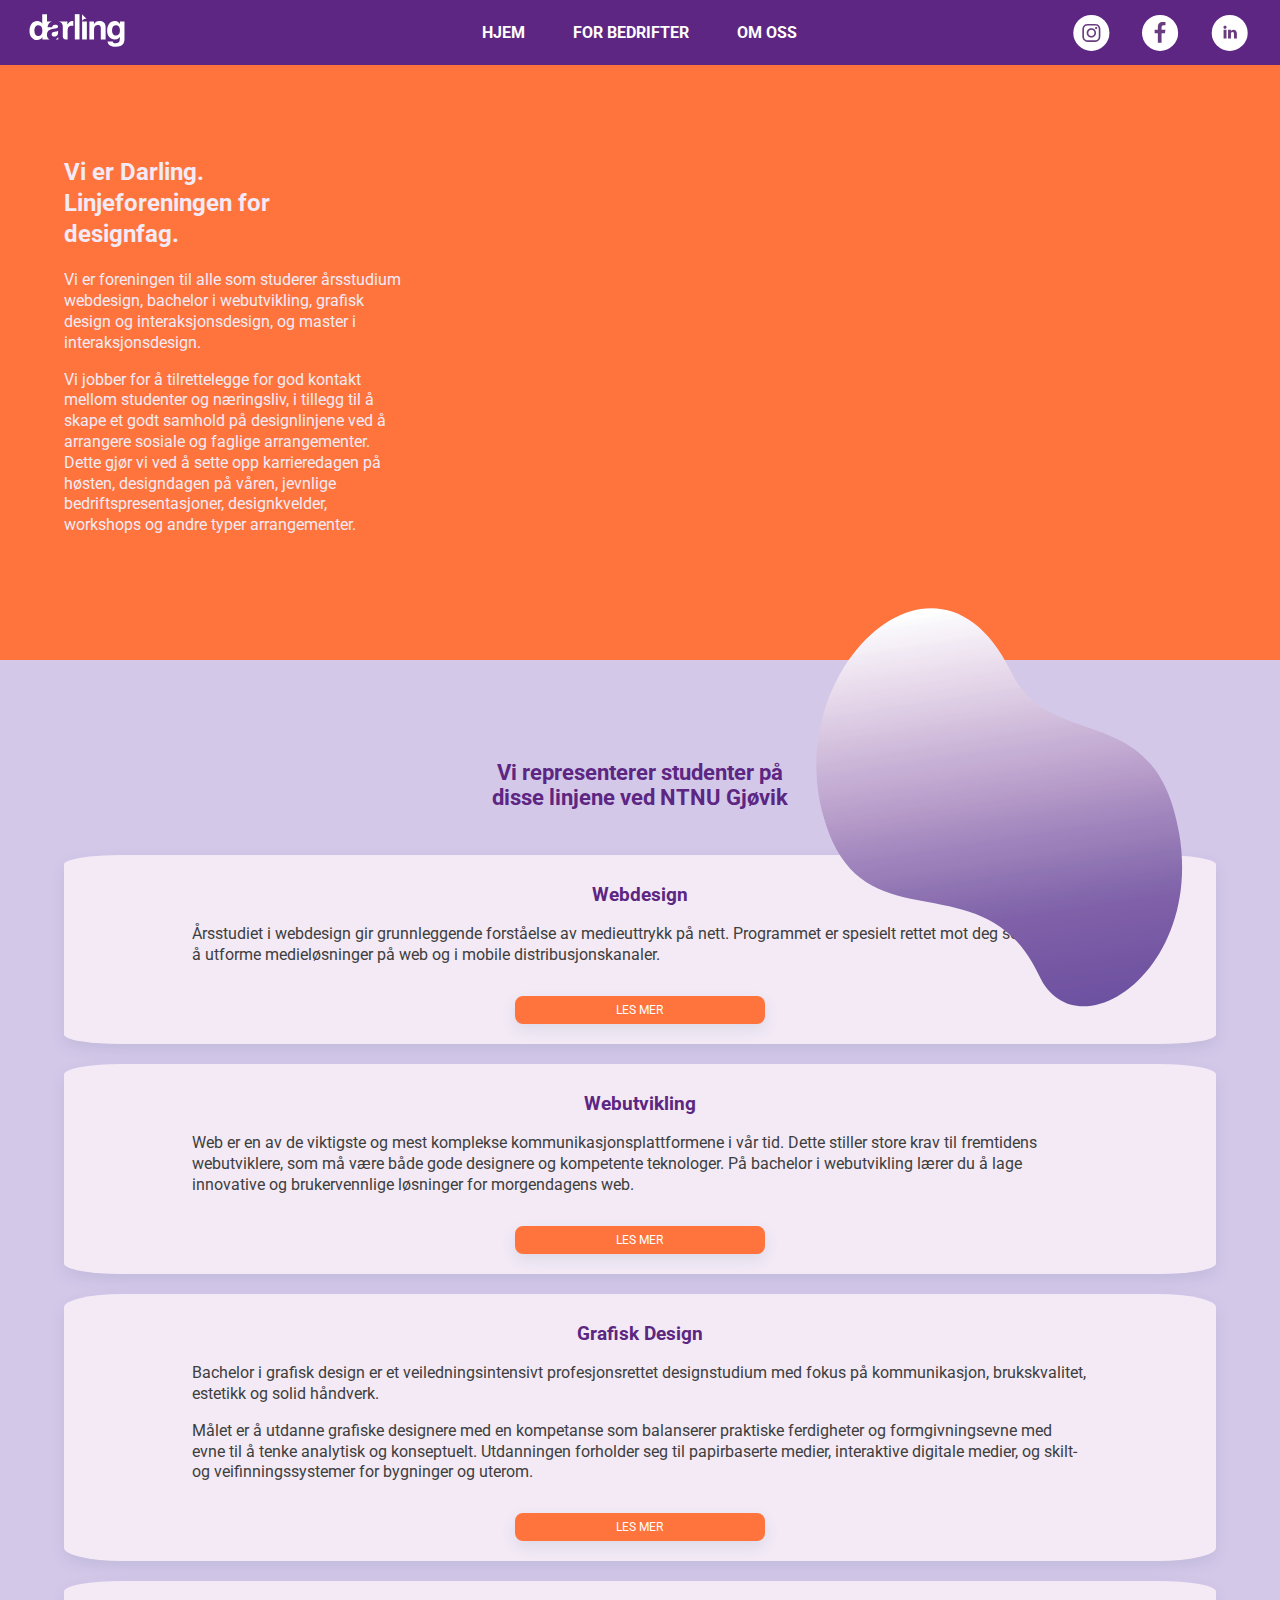
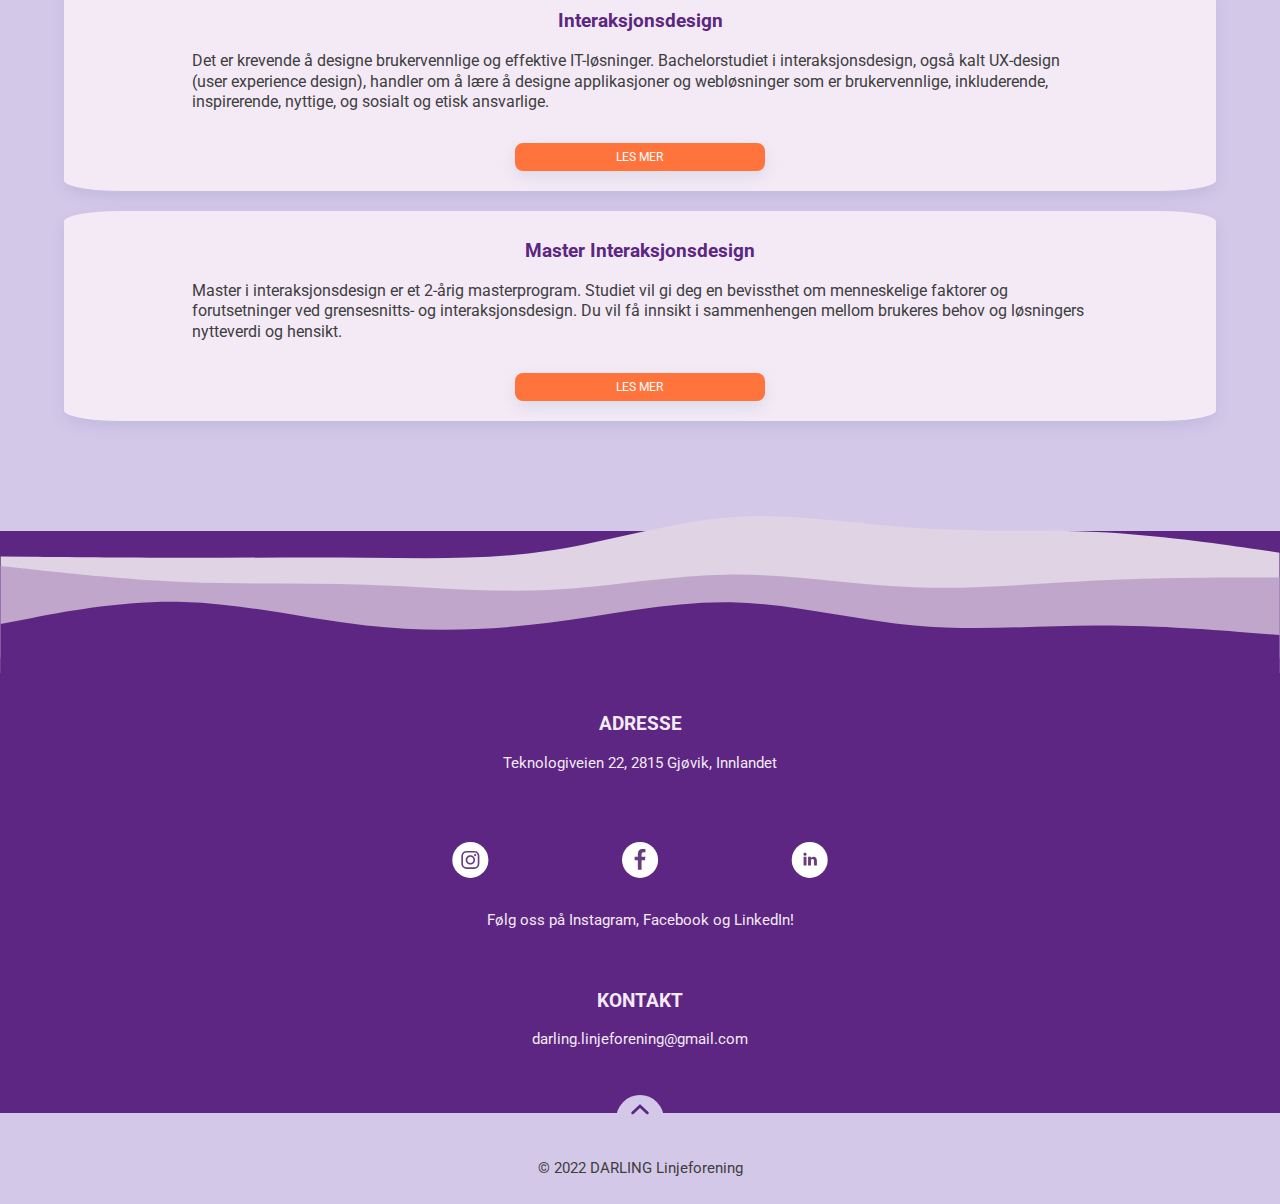
==== commit 814773a0: "Merge branch 'main' into navbar" ====
--- a/index.html
+++ b/index.html
@@ -12,16 +12,23 @@
 <body>
     <header>
         <nav>
-            <a href="./index.html"><img src="./assets/img/darling_primærlogo_hvit.svg" alt="Darling logo"
-                    class="logo"></a>
+            <div class="logo">
+              <a href="./index.html"><img src="./assets/img/darling_primærlogo_hvit.svg" alt="Darling logo"></a>
+            </div>
             <a id="dropdown__btn"> &#9776;</a>
             <div id="dropdown">
-                <div class="dropdown__content" id="dropdown__content">
-                    <a id="dropdown__btn--close">&times;</a>
-                    <a href="./studenter.html">For studenter</a>
-                    <a href="./bedrift.html">For bedrifter</a>
-                    <a href="./kontakt.html">Kontakt</a>
-                </div>
+              <div class="dropdown__content" id="dropdown__content">
+                  <a id="dropdown__btn--close">&times;</a>
+                  <a href="./index.html">Hjem</a>
+                  <a href="./bedrifter.html">For bedrifter</a>
+                  <a href="./omoss.html">Om oss</a>
+              </div>
+              
+            </div>
+            <div class="some">
+              <img src="./assets/img/instagram-icon.svg" alt="Instagram ikon">
+              <img src="./assets/img/facebook-icon.svg" alt="Facebook ikon">
+              <img src="./assets/img/linkedin-icon.svg" alt="LinkedIn ikon">
             </div>
         </nav>
     </header>
--- a/assets/sass/main.css
+++ b/assets/sass/main.css
@@ -12,28 +12,31 @@
   max-height: 16vh;
   background-color: hsl(275deg, 55%, 33%);
 }
-header .logo {
+header nav .logo img {
   max-height: 10vh;
   padding: 6vh 0 0;
 }
-header #dropdown__btn {
+header nav #dropdown__btn {
   align-self: flex-end;
   font-size: 2em;
   position: absolute;
   top: 0;
   right: 0;
-  margin: 8vw;
-}
-header a {
+  margin: 6vh 8vw;
+  padding: 2vh 0;
+}
+header nav a {
   color: white;
-}
-header a:hover {
-  opacity: 50%;
-}
-header #dropdown {
+  text-transform: uppercase;
+  font-weight: bold;
+}
+header nav .some {
+  display: none;
+}
+header nav #dropdown {
   display: flex;
 }
-header #dropdown .dropdown__content {
+header nav #dropdown .dropdown__content {
   color: white;
   display: flex !important;
   flex-direction: column !important;
@@ -42,25 +45,27 @@
   background-color: hsl(275deg, 55%, 33%);
   z-index: 1;
 }
-header #dropdown .dropdown__content #dropdown__btn--close {
+header nav #dropdown .dropdown__content #dropdown__btn--close {
   align-self: flex-end;
   font-size: 2em;
   margin: 0 8vw;
   padding: 0 5px;
 }
-header #dropdown .dropdown__content a {
+header nav #dropdown .dropdown__content a {
   text-decoration: none;
   padding: 2rem 2rem 0;
 }
-header #dropdown .dropdown__content--desktop {
+header nav #dropdown .dropdown__content--desktop {
   color: white;
   display: flex;
   flex-direction: row;
-  position: absolute;
-}
-header #dropdown .dropdown__content--desktop a {
+}
+header nav #dropdown .dropdown__content--desktop a {
   text-decoration: none;
-  padding: 2rem 2rem 0;
+  padding: 0 1.5em 0;
+}
+header nav #dropdown .dropdown__content--desktop a:hover {
+  opacity: 0.5;
 }
 
 main {
@@ -152,9 +157,11 @@
   width: 18vw;
   font-size: 12px;
 }
+
 main #article-main .cards .card__dots {
   display: none;
 }
+
 
 footer {
   background-color: hsl(275deg, 55%, 33%);
@@ -208,6 +215,55 @@
   top: -10px;
 }
 
+
+.article-klassisk {
+  margin: 2em auto;
+  max-width: 60vw;
+}
+
+.paragraf-klassisk {
+  max-width: 70ch;
+}
+
+@media screen and (min-width: 500px) {
+  header nav {
+    display: grid;
+    grid-template-rows: 1fr;
+    grid-template-columns: 1fr 3fr 1fr;
+    align-items: center;
+    padding: 0.5em 1em;
+  }
+  header nav .logo {
+    grid-column: 1;
+    grid-row: 1;
+  }
+  header nav .logo img {
+    max-height: 5vh;
+    padding: 0;
+    align-self: center;
+  }
+  header nav #dropdown {
+    grid-column: 2;
+    grid-row: 1;
+    justify-content: center;
+  }
+  header nav .some {
+    display: flex;
+    grid-column: 3;
+    grid-row: 1;
+    max-height: 5vh;
+    justify-content: end;
+  }
+  header nav .some img {
+    margin: 0 1em 0;
+  }
+  header nav .some img:hover {
+    opacity: 0.5;
+  }
+  main #article-header {
+    background-color: hsl(17deg, 100%, 62%);
+
+
 @media screen and (min-width: 500px) {
   header a:hover {
     opacity: 50%;
@@ -279,5 +335,6 @@
   main #article-main .cards .card__dots {
     display: block;
     margin-top: -50px;
+
   }
 }/*# sourceMappingURL=main.css.map */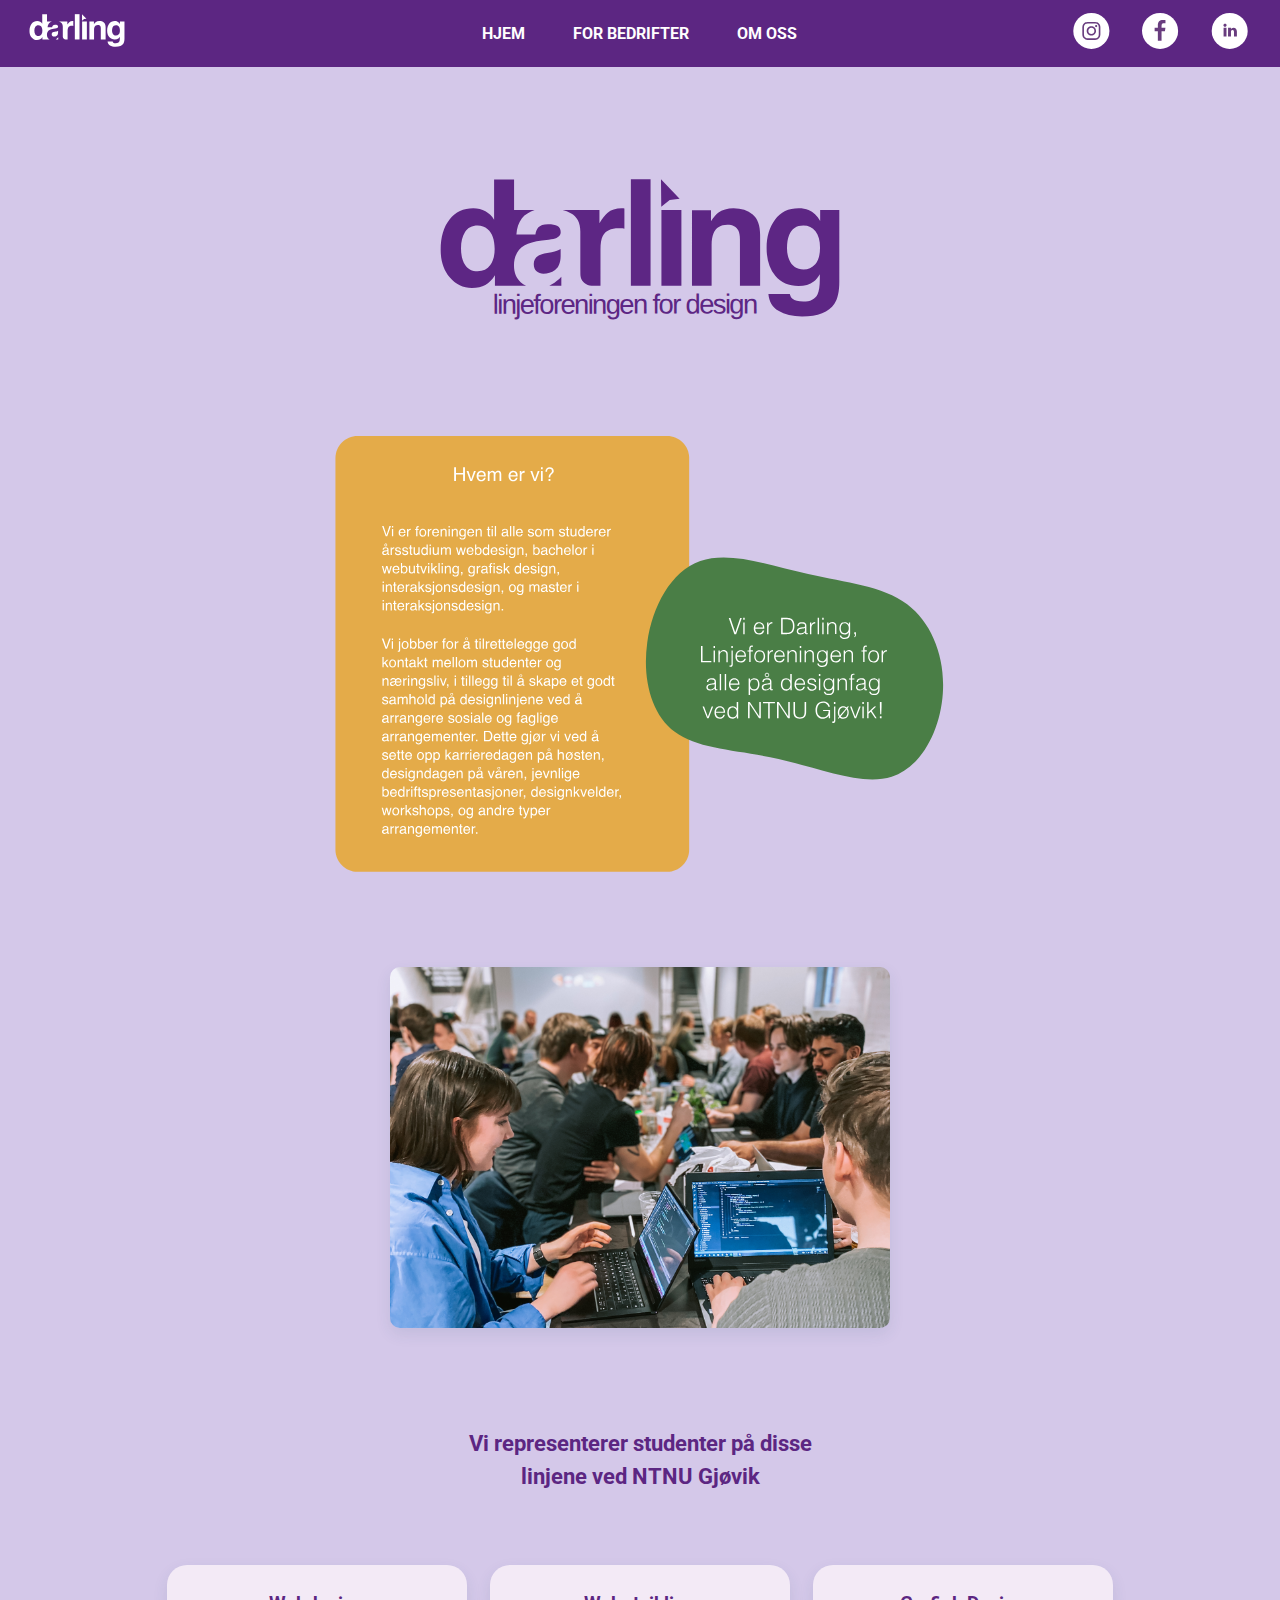
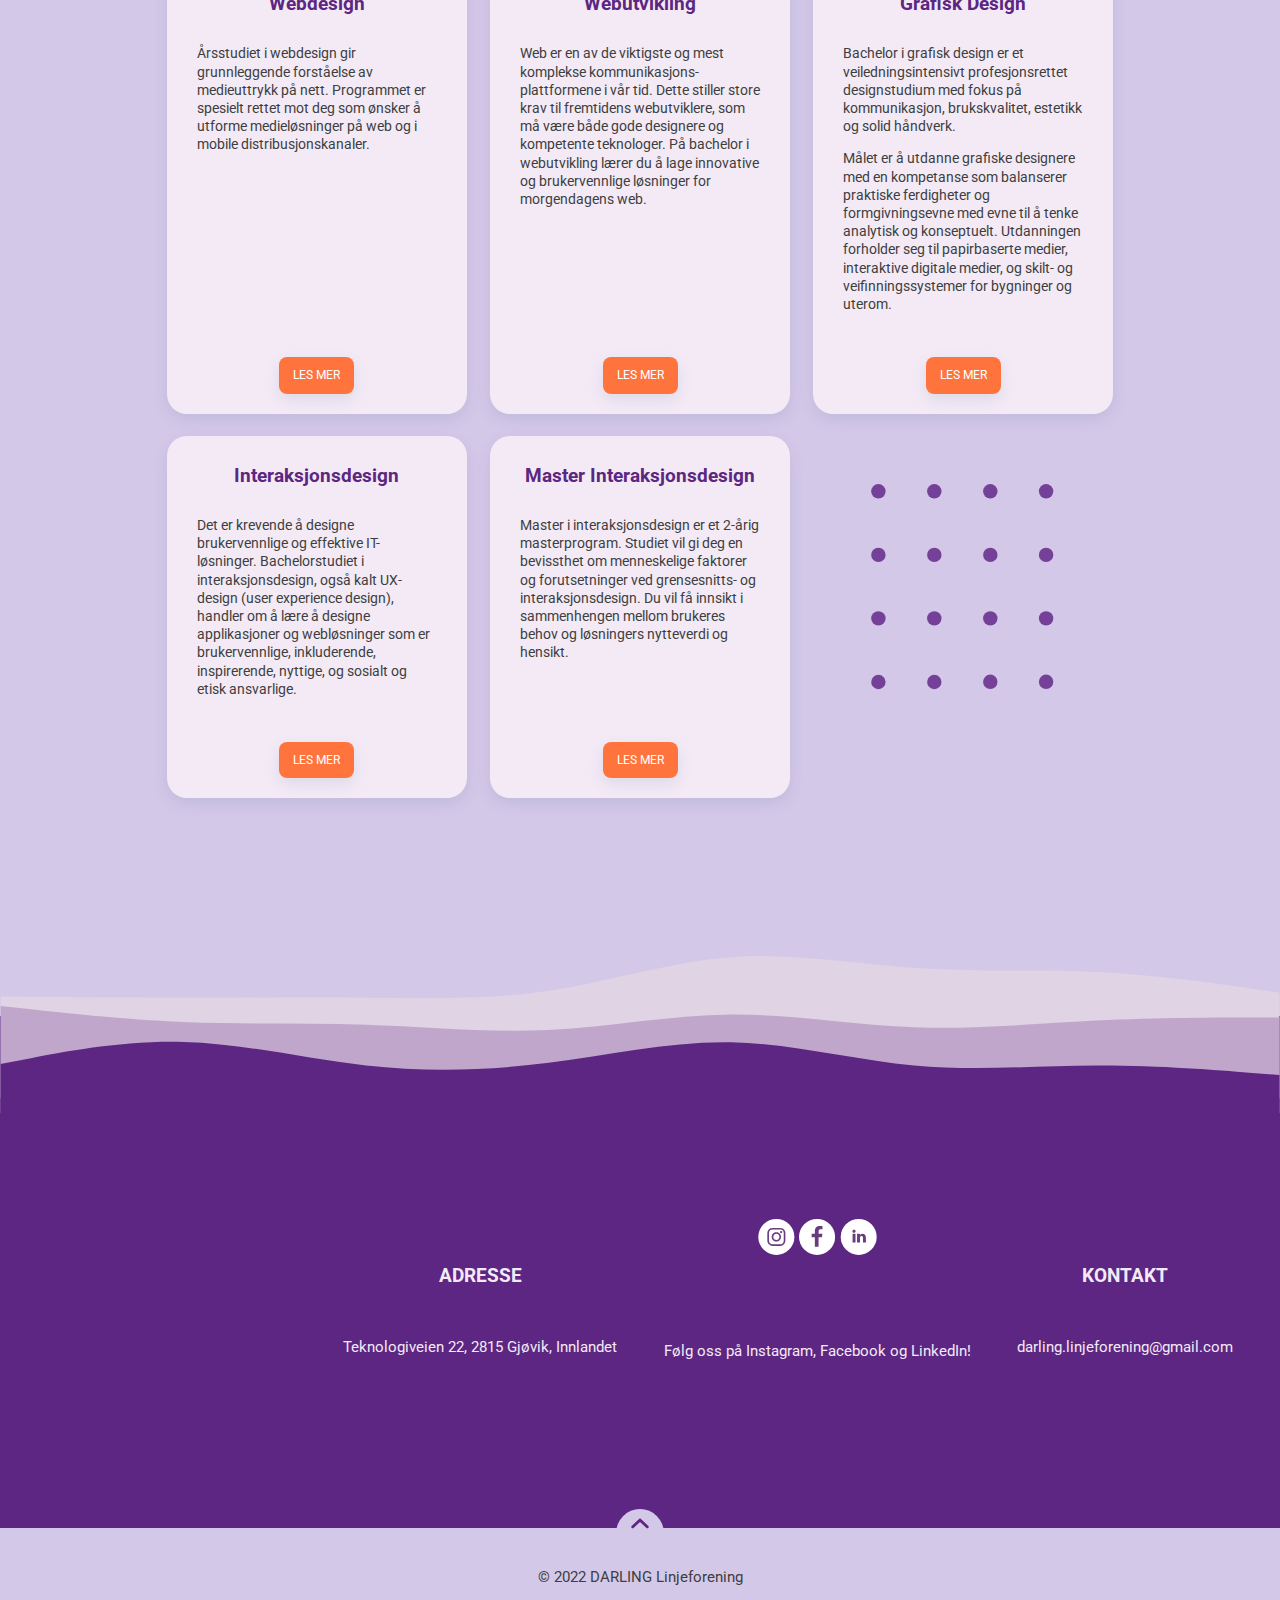
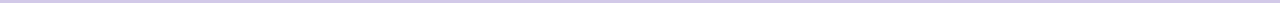
==== commit 6a92f1ba: ""fiksa footer desktop"" ====
--- a/index.html
+++ b/index.html
@@ -13,22 +13,22 @@
     <header>
         <nav>
             <div class="logo">
-              <a href="./index.html"><img src="./assets/img/darling_primærlogo_hvit.svg" alt="Darling logo"></a>
+                <a href="./index.html"><img src="./assets/img/darling_primærlogo_hvit.svg" alt="Darling logo"></a>
             </div>
             <a id="dropdown__btn"> &#9776;</a>
             <div id="dropdown">
-              <div class="dropdown__content" id="dropdown__content">
-                  <a id="dropdown__btn--close">&times;</a>
-                  <a href="./index.html">Hjem</a>
-                  <a href="./bedrifter.html">For bedrifter</a>
-                  <a href="./omoss.html">Om oss</a>
-              </div>
-              
+                <div class="dropdown__content" id="dropdown__content">
+                    <a id="dropdown__btn--close">&times;</a>
+                    <a href="./index.html">Hjem</a>
+                    <a href="./bedrifter.html">For bedrifter</a>
+                    <a href="./omoss.html">Om oss</a>
+                </div>
+
             </div>
             <div class="some">
-              <img src="./assets/img/instagram-icon.svg" alt="Instagram ikon">
-              <img src="./assets/img/facebook-icon.svg" alt="Facebook ikon">
-              <img src="./assets/img/linkedin-icon.svg" alt="LinkedIn ikon">
+                <a href="https://www.instagram.com/darling.linjeforening/"><img src="./assets/img/instagram-icon.svg" alt="Instagram ikon"></a>
+                <a href="https://www.facebook.com/darling.linjeforening"><img src="./assets/img/facebook-icon.svg" alt="Facebook ikon"></a>
+                <a href="https://www.linkedin.com/company/darling-linjeforening/"><img src="./assets/img/linkedin-icon.svg" alt="LinkedIn ikon"></a>
             </div>
         </nav>
     </header>
@@ -133,21 +133,32 @@
     </main>
     <footer>
         <img src="./assets/img/layeredwavesIllustrator.svg" alt="footer illustrasjon">
-        <div class="footer__adresse">
-            <h3>Adresse</h3>
-            <p>Teknologiveien 22, 2815 Gjøvik, Innlandet</p>
-        </div>
-        <div class="footer__some">
-            <div class="footer__some--icons">
-                <img src="./assets/img/instagram-icon.svg" alt="Instagram ikon">
-                <img src="./assets/img/facebook-icon.svg" alt="Facebook ikon">
-                <img src="./assets/img/linkedin-icon.svg" alt="LinkedIn ikon">
+        
+        <div class="footer__content">
+            
+            <div class="footer__googlemaps">
+                <iframe src="https://www.google.com/maps/embed?pb=!1m18!1m12!1m3!1d15583.714852324074!2d10.661798295858054!3d60.77543642572099!2m3!1f0!2f0!3f0!3m2!1i1024!2i768!4f13.1!3m3!1m2!1s0x4641da14f48bc6d1%3A0x15d7b34504988672!2sNTNU%20i%20Gj%C3%B8vik!5e0!3m2!1sno!2sno!4v1660333039455!5m2!1sno!2sno" width="250" height="250" style="border:0;" allowfullscreen="" loading="lazy" referrerpolicy="no-referrer-when-downgrade"></iframe>
             </div>
-            <p>Følg oss på Instagram, Facebook og LinkedIn!</p>
-        </div>
-        <div class="footer__kontakt">
-            <h3>Kontakt</h3>
-            <p>darling.linjeforening@gmail.com</p>
+
+            <div class="footer__adresse">
+                <h3>Adresse</h3>
+                <p>Teknologiveien 22, 2815 Gjøvik, Innlandet</p>
+            </div>
+
+            <div class="footer__some">
+                <div class="footer__some--icons">
+                    <a href="https://www.instagram.com/darling.linjeforening/"><img src="./assets/img/instagram-icon.svg" alt="Instagram ikon"></a>
+                    <a href="https://www.facebook.com/darling.linjeforening"><img src="./assets/img/facebook-icon.svg" alt="Facebook ikon"></a>
+                    <a href="https://www.linkedin.com/company/darling-linjeforening/"><img src="./assets/img/linkedin-icon.svg" alt="LinkedIn ikon"></a>
+                </div>
+                <p>Følg oss på Instagram, Facebook og LinkedIn!</p>
+            </div>
+
+            <div class="footer__kontakt">
+                <h3>Kontakt</h3>
+                <p>darling.linjeforening@gmail.com</p>
+            </div>
+            
         </div>
         <div class="footer__bar">
             <span id="footerBtn">
--- a/assets/sass/main.css
+++ b/assets/sass/main.css
@@ -6,6 +6,7 @@
   padding: 0;
   margin: 0;
   font-family: "Roboto", sans-serif;
+  line-height: 140%;
 }
 
 header {
@@ -157,11 +158,9 @@
   width: 18vw;
   font-size: 12px;
 }
-
 main #article-main .cards .card__dots {
   display: none;
 }
-
 
 footer {
   background-color: hsl(275deg, 55%, 33%);
@@ -181,6 +180,9 @@
 }
 footer p {
   font-size: 15px;
+}
+footer .footer__googlemaps {
+  display: none;
 }
 footer .footer__adresse, footer .footer__some, footer .footer__kontakt {
   padding-bottom: 3vh;
@@ -215,7 +217,6 @@
   top: -10px;
 }
 
-
 .article-klassisk {
   margin: 2em auto;
   max-width: 60vw;
@@ -261,14 +262,6 @@
     opacity: 0.5;
   }
   main #article-header {
-    background-color: hsl(17deg, 100%, 62%);
-
-
-@media screen and (min-width: 500px) {
-  header a:hover {
-    opacity: 50%;
-  }
-  main #article-header {
     display: none;
   }
   main .header-graphic {
@@ -335,6 +328,41 @@
   main #article-main .cards .card__dots {
     display: block;
     margin-top: -50px;
-
+  }
+  footer .footer__content {
+    max-width: 100vw;
+    display: flex;
+    flex-direction: row;
+    justify-content: space-evenly;
+    align-items: center;
+    padding-bottom: 10vh;
+  }
+  footer .footer__content .footer__googlemaps {
+    display: block;
+  }
+  footer .footer__content .footer__adresse, footer .footer__content .footer__kontakt {
+    padding-bottom: 0%;
+  }
+  footer .footer__content .footer__adresse h3, footer .footer__content .footer__kontakt h3 {
+    padding-bottom: 30px;
+  }
+  footer .footer__content .footer__some {
+    padding-bottom: 0;
+    margin-top: 4.2vh;
+  }
+  footer .footer__content .footer__some .footer__some--icons {
+    width: 10vw;
+    display: flex;
+    justify-content: space-evenly;
+    margin: 0 auto;
+  }
+  footer img {
+    bottom: 7vh;
+  }
+  footer .footer__bar {
+    padding: 0px;
+  }
+  footer .footer__bar #footerBtn {
+    bottom: 5px;
   }
 }/*# sourceMappingURL=main.css.map */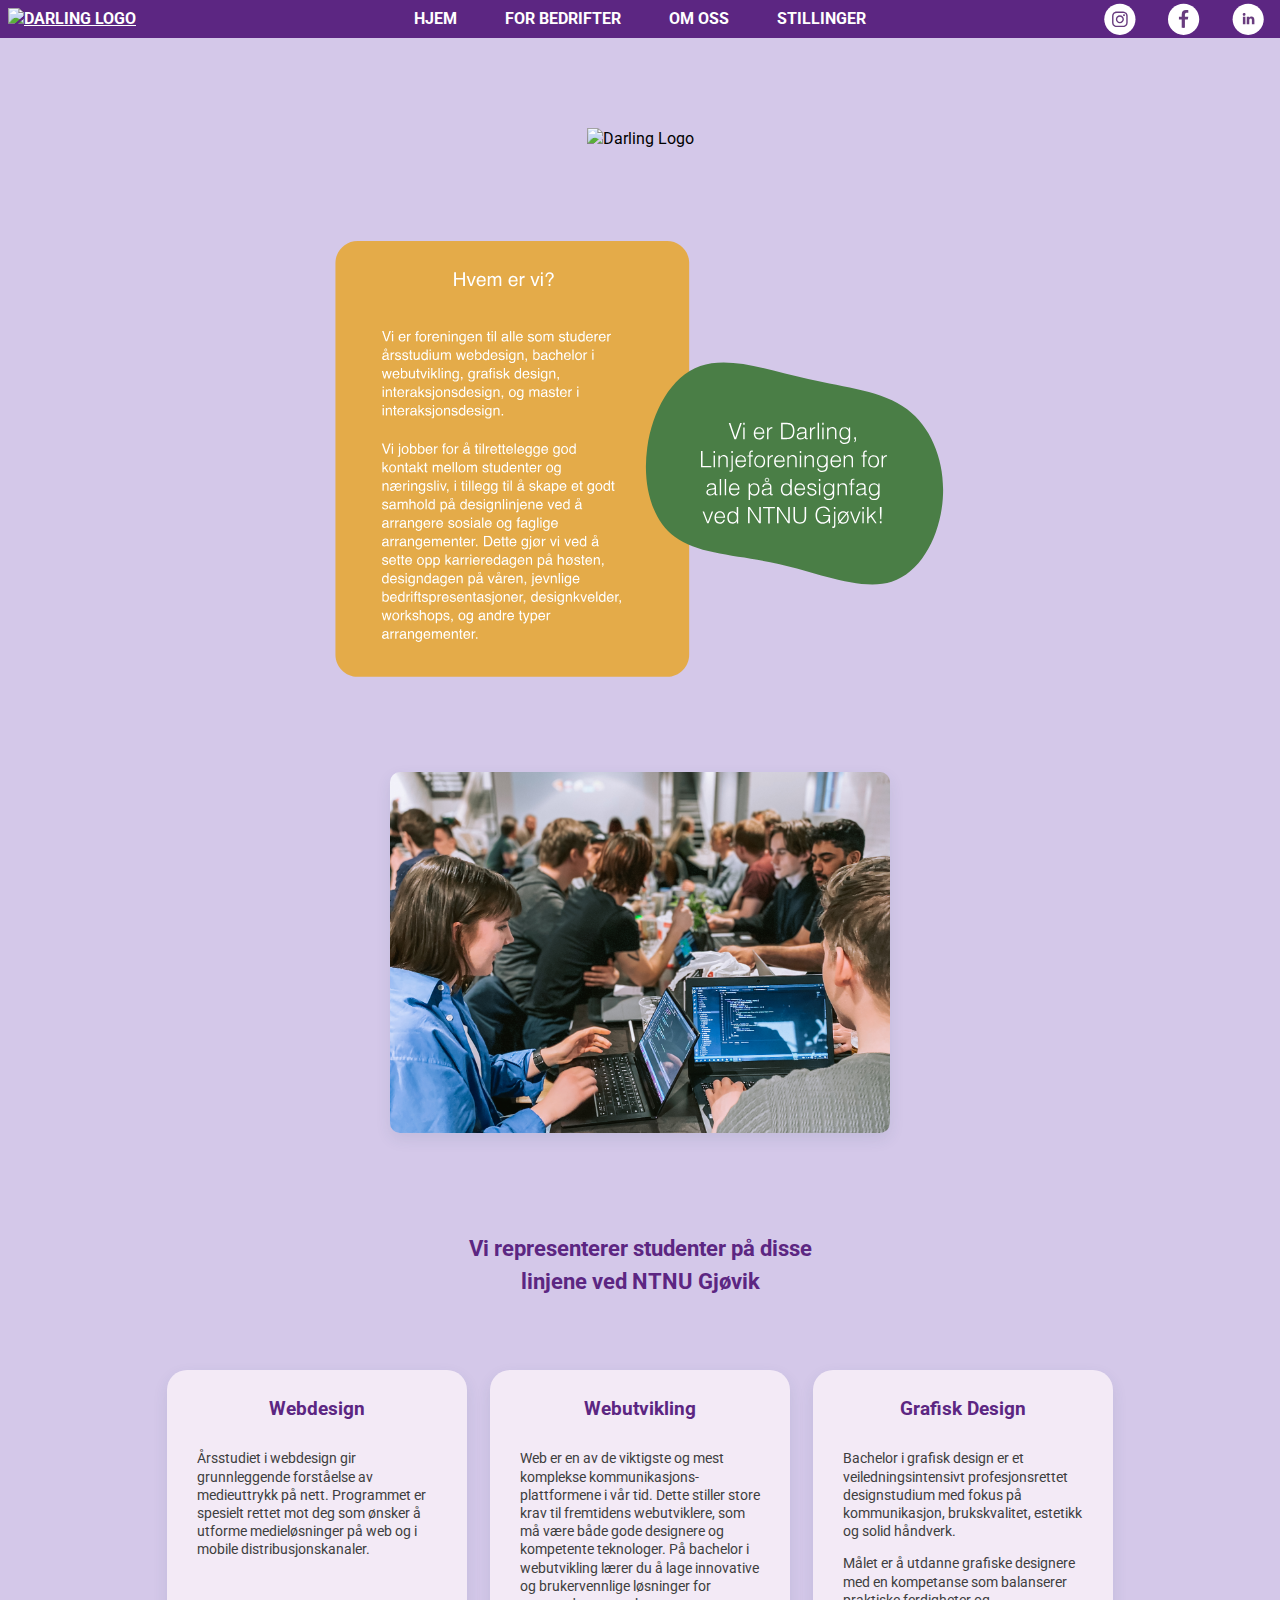
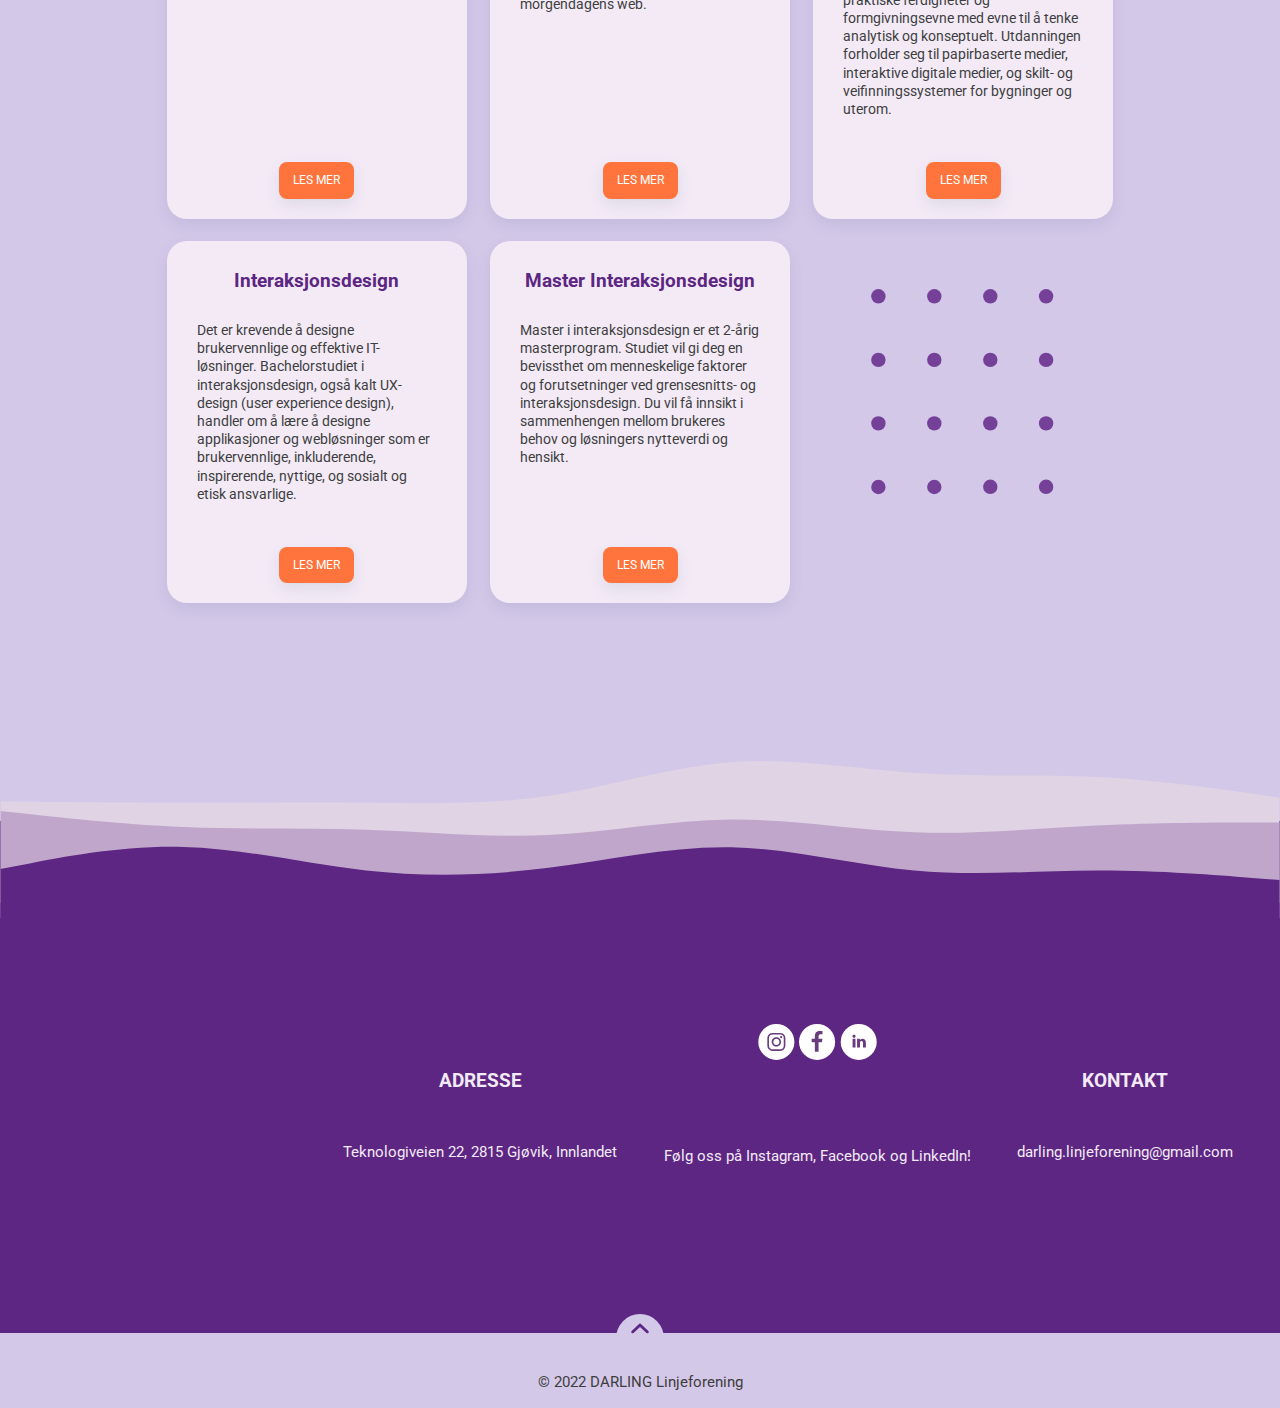
==== commit 78ab3ce8: "Merge pull request #15 from ingring/navbar-hotfix" ====
--- a/index.html
+++ b/index.html
@@ -13,18 +13,20 @@
     <header>
         <nav>
             <div class="logo">
-                <a href="./index.html"><img src="./assets/img/darling_primærlogo_hvit.svg" alt="Darling logo"></a>
+                <a href="./index.html"><img src="./assets/img/darling_logo_primary-white.svg" alt="Darling logo"></a>
+                <span id="dropdown__btn"> &#9776;</span>
             </div>
-            <a id="dropdown__btn"> &#9776;</a>
+
             <div id="dropdown">
                 <div class="dropdown__content" id="dropdown__content">
                     <a id="dropdown__btn--close">&times;</a>
                     <a href="./index.html">Hjem</a>
                     <a href="./bedrifter.html">For bedrifter</a>
                     <a href="./omoss.html">Om oss</a>
+                    <a href="./positions.html">Stillinger</a>
                 </div>
+            </div>
 
-            </div>
             <div class="some">
                 <a href="https://www.instagram.com/darling.linjeforening/"><img src="./assets/img/instagram-icon.svg" alt="Instagram ikon"></a>
                 <a href="https://www.facebook.com/darling.linjeforening"><img src="./assets/img/facebook-icon.svg" alt="Facebook ikon"></a>
@@ -48,7 +50,7 @@
             <img src="./assets/img/Darling_Graphic_Bubble.svg" alt="Graphics">
         </div>
         <article id="article-header-desktop">
-            <img class="darlinglogo-stor" src="./assets/img/darling_sekundærlogo.svg" alt="Darling Logo">
+            <img class="darlinglogo-stor" src="./assets/img/darling-logo-secondary.svg" alt="Darling Logo">
             <img class="hvemervi-svg" src="./assets/img/hvemervi2.svg" alt="Hvem er vi - bilde">
             <img class="bilde-klassisk" src="./assets/img/headerbilde.jpg" alt="Darling bilde">
         </article>
--- a/assets/sass/main.css
+++ b/assets/sass/main.css
@@ -10,21 +10,29 @@
 }
 
 header {
-  max-height: 16vh;
+  max-height: 8em;
   background-color: hsl(275deg, 55%, 33%);
 }
-header nav .logo img {
-  max-height: 10vh;
-  padding: 6vh 0 0;
-}
-header nav #dropdown__btn {
-  align-self: flex-end;
-  font-size: 2em;
-  position: absolute;
-  top: 0;
-  right: 0;
-  margin: 6vh 8vw;
-  padding: 2vh 0;
+header nav .logo {
+  display: grid;
+  align-items: center;
+  padding: 2em 2em 2em 0;
+}
+header nav .logo a {
+  grid-column: 1;
+  grid-row: 1;
+  max-height: 4em;
+}
+header nav .logo a img {
+  max-height: 4em;
+}
+header nav .logo #dropdown__btn {
+  justify-self: end;
+  font-size: 2.5em;
+  padding: 0.5em 0;
+  color: white;
+  grid-column: 2;
+  grid-row: 1;
 }
 header nav a {
   color: white;
@@ -45,6 +53,7 @@
   min-width: 100vw;
   background-color: hsl(275deg, 55%, 33%);
   z-index: 1;
+  margin-top: -10px;
 }
 header nav #dropdown .dropdown__content #dropdown__btn--close {
   align-self: flex-end;
@@ -218,30 +227,66 @@
 }
 
 .article-klassisk {
-  margin: 2em auto;
-  max-width: 60vw;
-}
-
-.paragraf-klassisk {
+  margin: 0 auto;
+  max-width: 80vw;
+  color: #3E3E3E;
+}
+.article-klassisk h2 {
+  color: hsl(275deg, 55%, 33%);
+  font-weight: bold;
+}
+.article-klassisk h3 {
+  margin: 2em 0 1em;
+}
+.article-klassisk .paragraf-klassisk {
   max-width: 70ch;
+  margin: 0 auto;
+  margin: 1em 0;
+}
+.article-klassisk .bilde-klassisk {
+  max-width: 80vw;
+  box-shadow: 0px 6px 15px 0px rgba(39, 76, 103, 0.1);
+  margin: 1em auto 0;
+}
+.article-klassisk .kontaktOss {
+  font-weight: bold;
+  color: hsl(275deg, 55%, 33%);
+}
+
+.article-klassisk:first-child {
+  padding-top: 5vh;
+}
+
+.article-klassisk:last-child .paragraf-klassisk:last-child {
+  margin: 0 0 10vh;
 }
 
 @media screen and (min-width: 500px) {
+  header {
+    max-height: 4em;
+  }
   header nav {
     display: grid;
     grid-template-rows: 1fr;
     grid-template-columns: 1fr 3fr 1fr;
     align-items: center;
-    padding: 0.5em 1em;
   }
   header nav .logo {
     grid-column: 1;
     grid-row: 1;
-  }
-  header nav .logo img {
-    max-height: 5vh;
-    padding: 0;
+    padding: 0.5em 0.5em 0.5em 0;
+    max-height: 2em;
+  }
+  header nav .logo a {
+    max-height: 2em;
+  }
+  header nav .logo a img {
+    max-height: 2em;
+    padding: 0 0.5em;
     align-self: center;
+  }
+  header nav .logo a img:hover {
+    opacity: 0.5;
   }
   header nav #dropdown {
     grid-column: 2;
@@ -252,11 +297,12 @@
     display: flex;
     grid-column: 3;
     grid-row: 1;
-    max-height: 5vh;
+    max-height: 2em;
     justify-content: end;
   }
   header nav .some img {
     margin: 0 1em 0;
+    max-height: 2em;
   }
   header nav .some img:hover {
     opacity: 0.5;
@@ -365,4 +411,16 @@
   footer .footer__bar #footerBtn {
     bottom: 5px;
   }
+  .article-klassisk {
+    margin: 0 auto;
+    max-width: 30vw;
+  }
+  .article-klassisk .paragraf-klassisk {
+    max-width: 70ch;
+    margin: 0 auto;
+    margin: 2em 0;
+  }
+  .article-klassisk .bilde-klassisk {
+    max-width: 30vw;
+  }
 }/*# sourceMappingURL=main.css.map */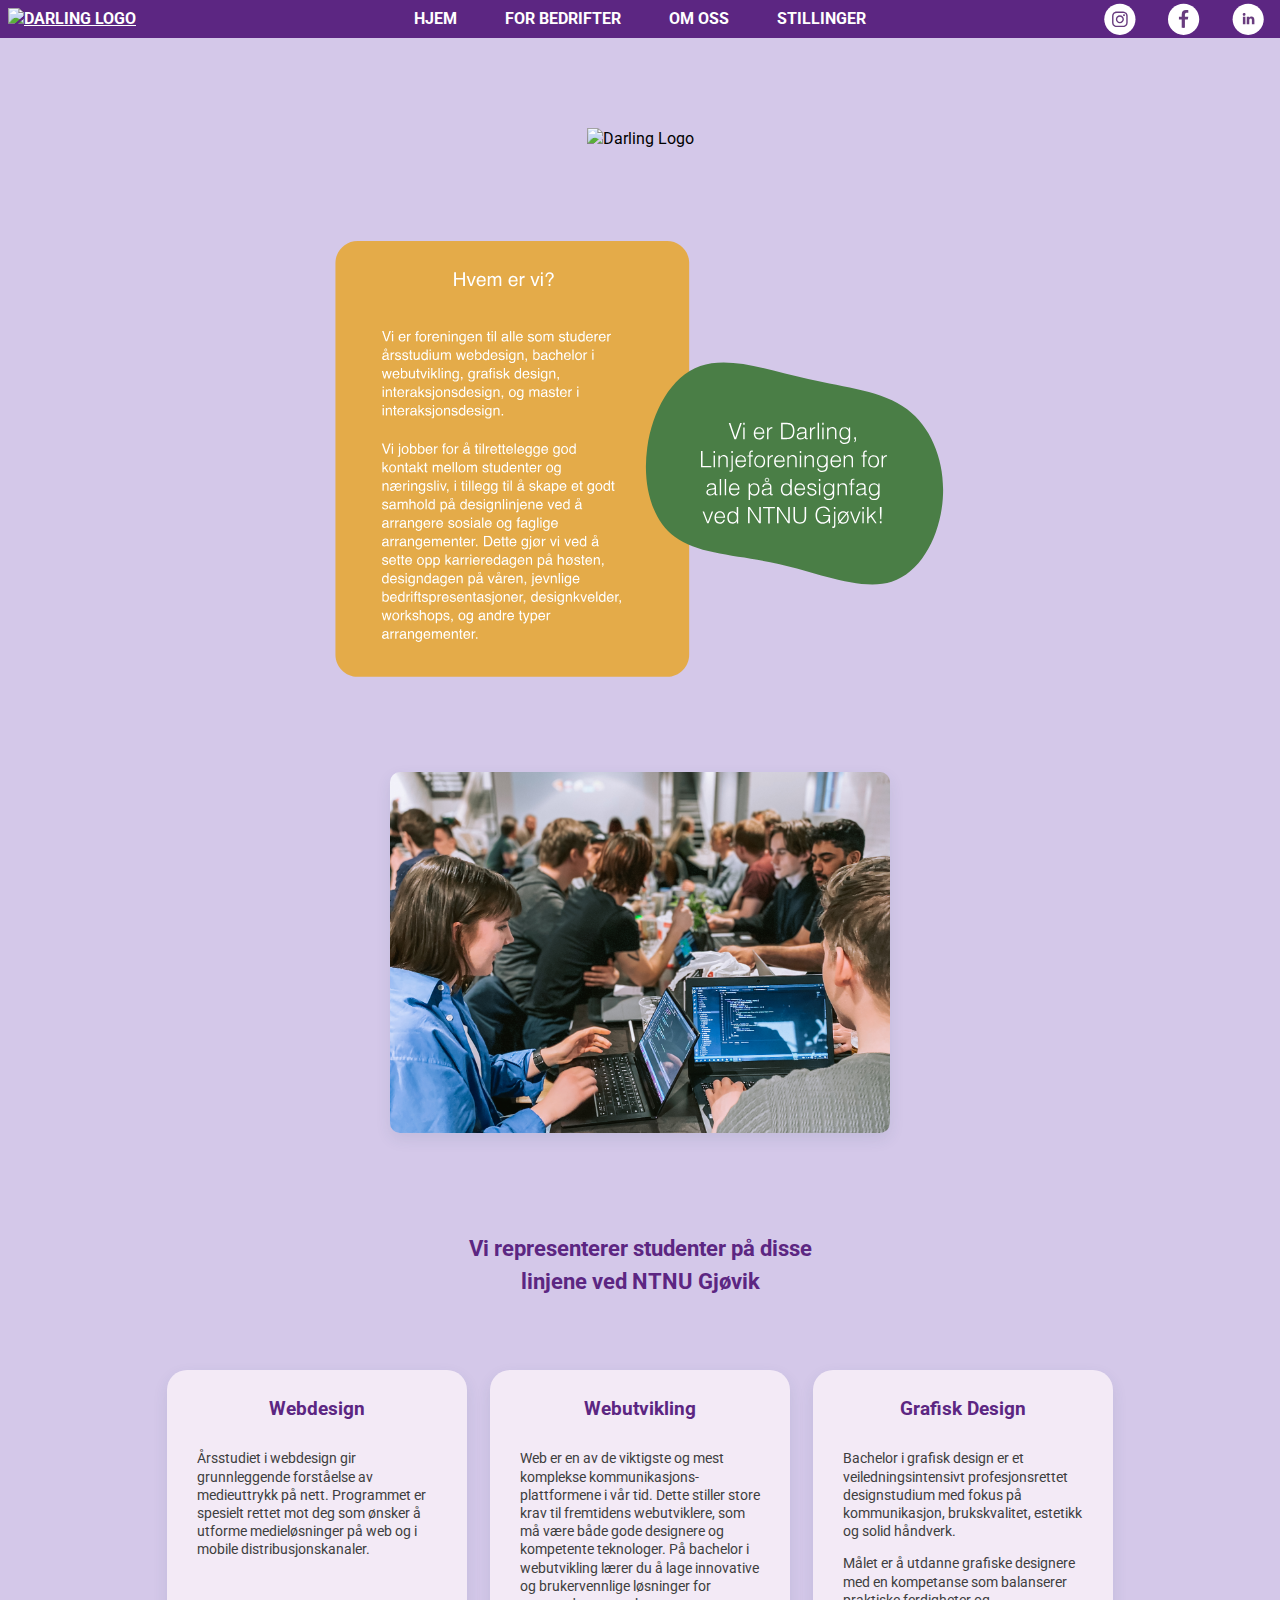
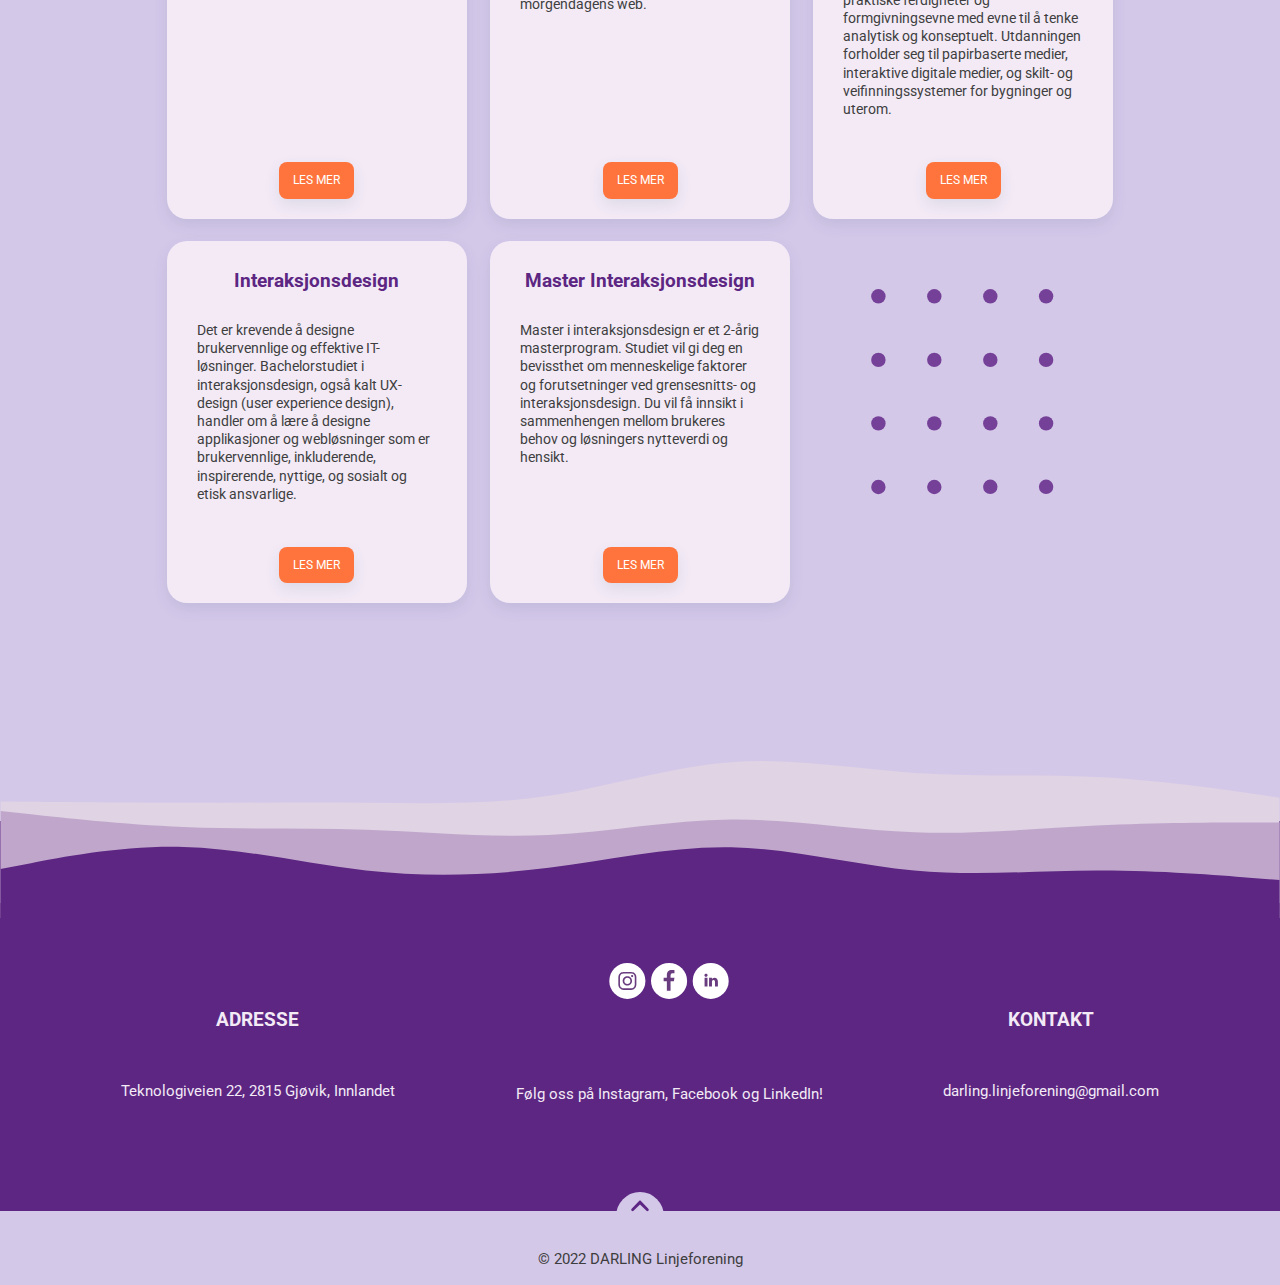
==== commit 6b0bcc63: "updated position site" ====
--- a/index.html
+++ b/index.html
@@ -137,11 +137,11 @@
         <img src="./assets/img/layeredwavesIllustrator.svg" alt="footer illustrasjon">
         
         <div class="footer__content">
-            
+            <!--
             <div class="footer__googlemaps">
                 <iframe src="https://www.google.com/maps/embed?pb=!1m18!1m12!1m3!1d15583.714852324074!2d10.661798295858054!3d60.77543642572099!2m3!1f0!2f0!3f0!3m2!1i1024!2i768!4f13.1!3m3!1m2!1s0x4641da14f48bc6d1%3A0x15d7b34504988672!2sNTNU%20i%20Gj%C3%B8vik!5e0!3m2!1sno!2sno!4v1660333039455!5m2!1sno!2sno" width="250" height="250" style="border:0;" allowfullscreen="" loading="lazy" referrerpolicy="no-referrer-when-downgrade"></iframe>
             </div>
-
+            -->
             <div class="footer__adresse">
                 <h3>Adresse</h3>
                 <p>Teknologiveien 22, 2815 Gjøvik, Innlandet</p>
--- a/assets/sass/main.css
+++ b/assets/sass/main.css
@@ -1,5 +1,76 @@
 @import url("https://fonts.googleapis.com/css2?family=Roboto:wght@300;400&display=swap");
 @import url("https://fonts.googleapis.com/css2?family=Roboto:wght@300;400&display=swap");
+.button {
+  text-decoration: none;
+  padding: 7px 10px;
+  color: white;
+  border-radius: 8px;
+  box-shadow: 0px 6px 15px 0px rgba(39, 76, 103, 0.1);
+  text-transform: uppercase;
+  text-align: center;
+  margin: 30px auto 10px auto;
+  display: block;
+  width: 18vw;
+  font-size: 12px;
+}
+
+.positions__card--container {
+  width: 100%;
+  display: flex;
+  flex-direction: row;
+  flex-wrap: wrap;
+  justify-content: center;
+  padding-bottom: 14vh;
+}
+
+.position__card {
+  min-height: 20vh;
+  max-width: 35vw;
+  background-color: hsla(275deg, 55%, 33%, 0.102);
+  border-radius: 5%;
+  box-shadow: 0px 6px 15px 0px rgba(39, 76, 103, 0.1);
+  margin: 6vh 5vw;
+  padding: 2vh;
+  display: flex;
+  flex-direction: column;
+  color: #313131;
+}
+.position__card h2, .position__card p {
+  margin-left: 3vw;
+  margin-right: 2vw;
+}
+.position__card h2 a, .position__card p a {
+  color: hsl(275deg, 55%, 33%);
+}
+.position__card h2 {
+  padding-top: 2vw;
+}
+
+.position__card--deadline {
+  font-style: italic;
+}
+
+.position__card--buttons {
+  display: flex;
+  justify-content: space-evenly;
+}
+
+.company__logo {
+  max-width: 50%;
+  max-height: 50%;
+  align-self: center;
+  margin-top: 5vh;
+  border-radius: 5%;
+}
+
+.apply__button {
+  background-color: hsl(95deg, 55%, 33%);
+}
+
+.readmore__button {
+  background-color: hsl(37deg, 100%, 62%);
+}
+
 body {
   background-color: hsl(261deg, 43%, 85%);
   max-width: 100vw;
@@ -181,7 +252,7 @@
 }
 footer img {
   max-width: 100vw;
-  bottom: 2vh;
+  bottom: 4vh;
   position: relative;
 }
 footer h3 {
@@ -261,6 +332,18 @@
   margin: 0 0 10vh;
 }
 
+.position__card--container {
+  display: flex;
+  flex-direction: column;
+}
+
+.positions h1 {
+  text-align: center;
+  font-size: 25px;
+  padding-top: 7vh;
+  color: hsl(275deg, 55%, 33%);
+}
+
 @media screen and (min-width: 500px) {
   header {
     max-height: 4em;
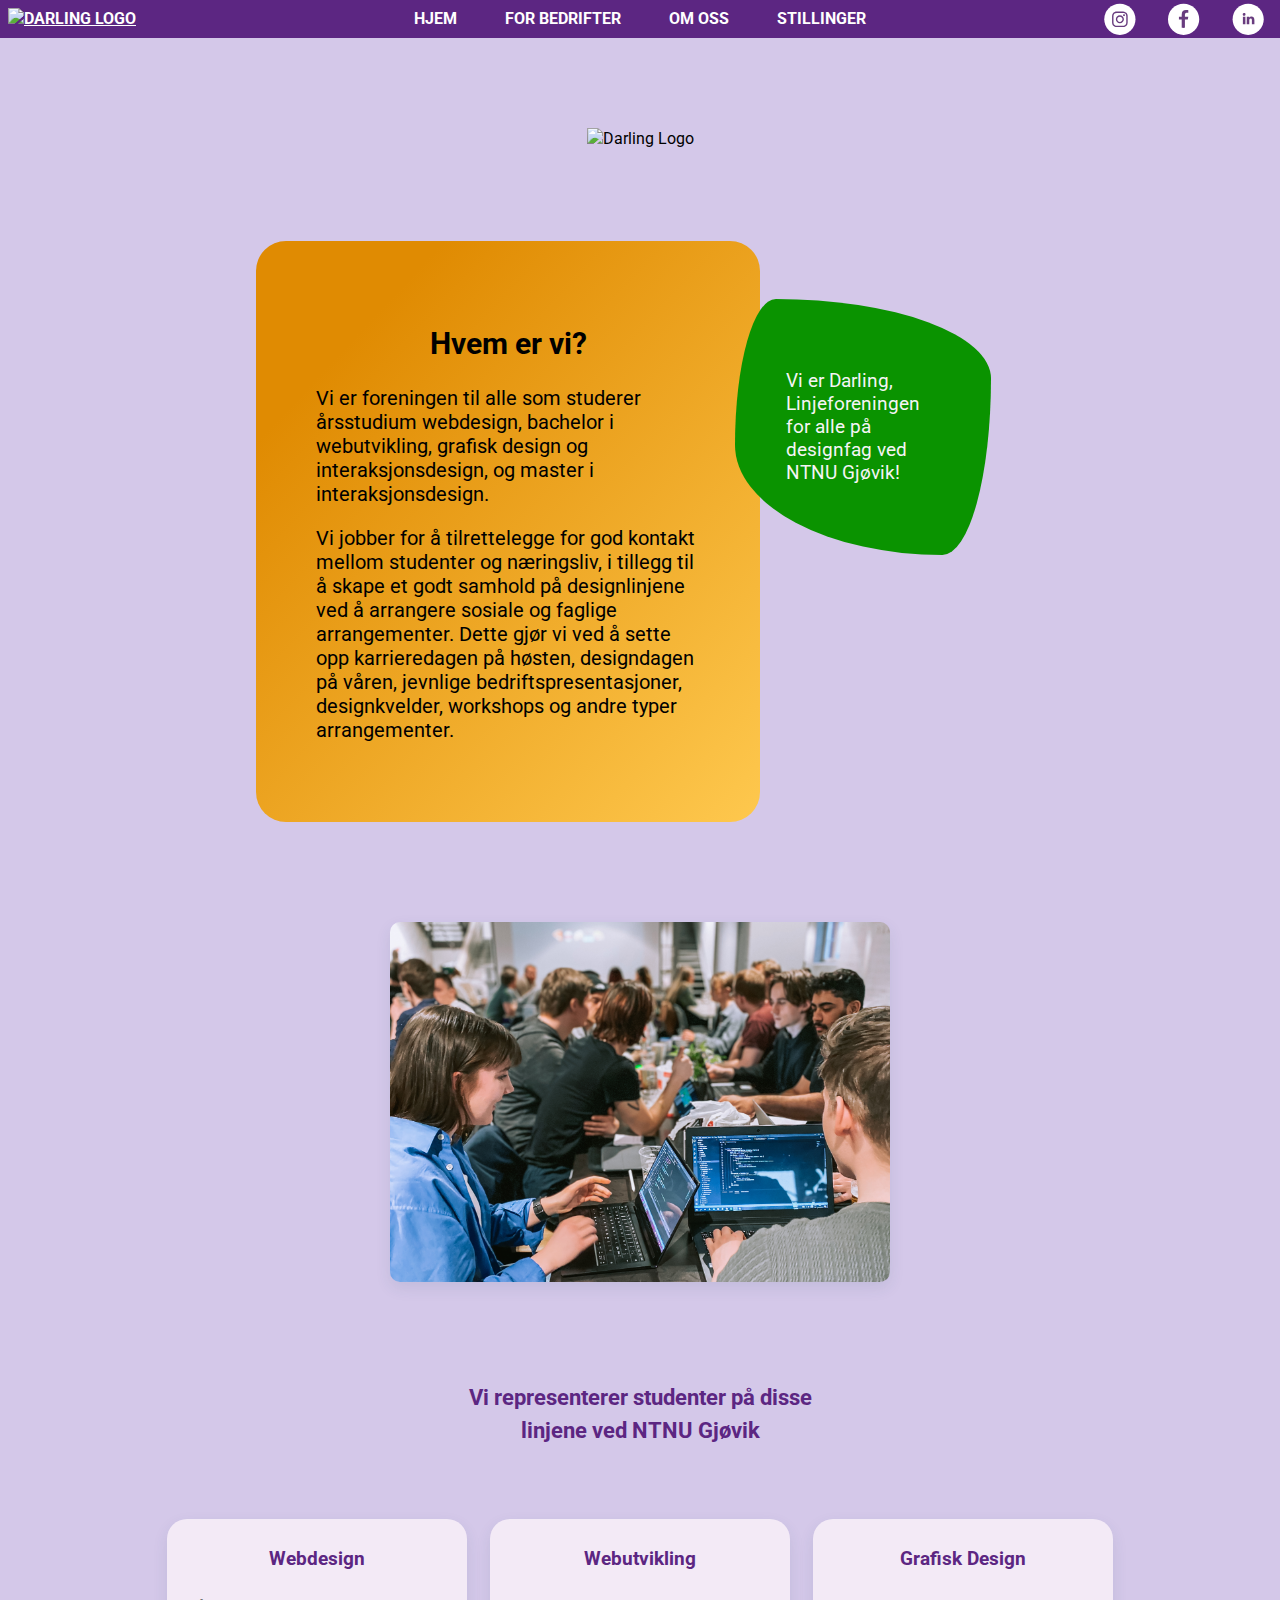
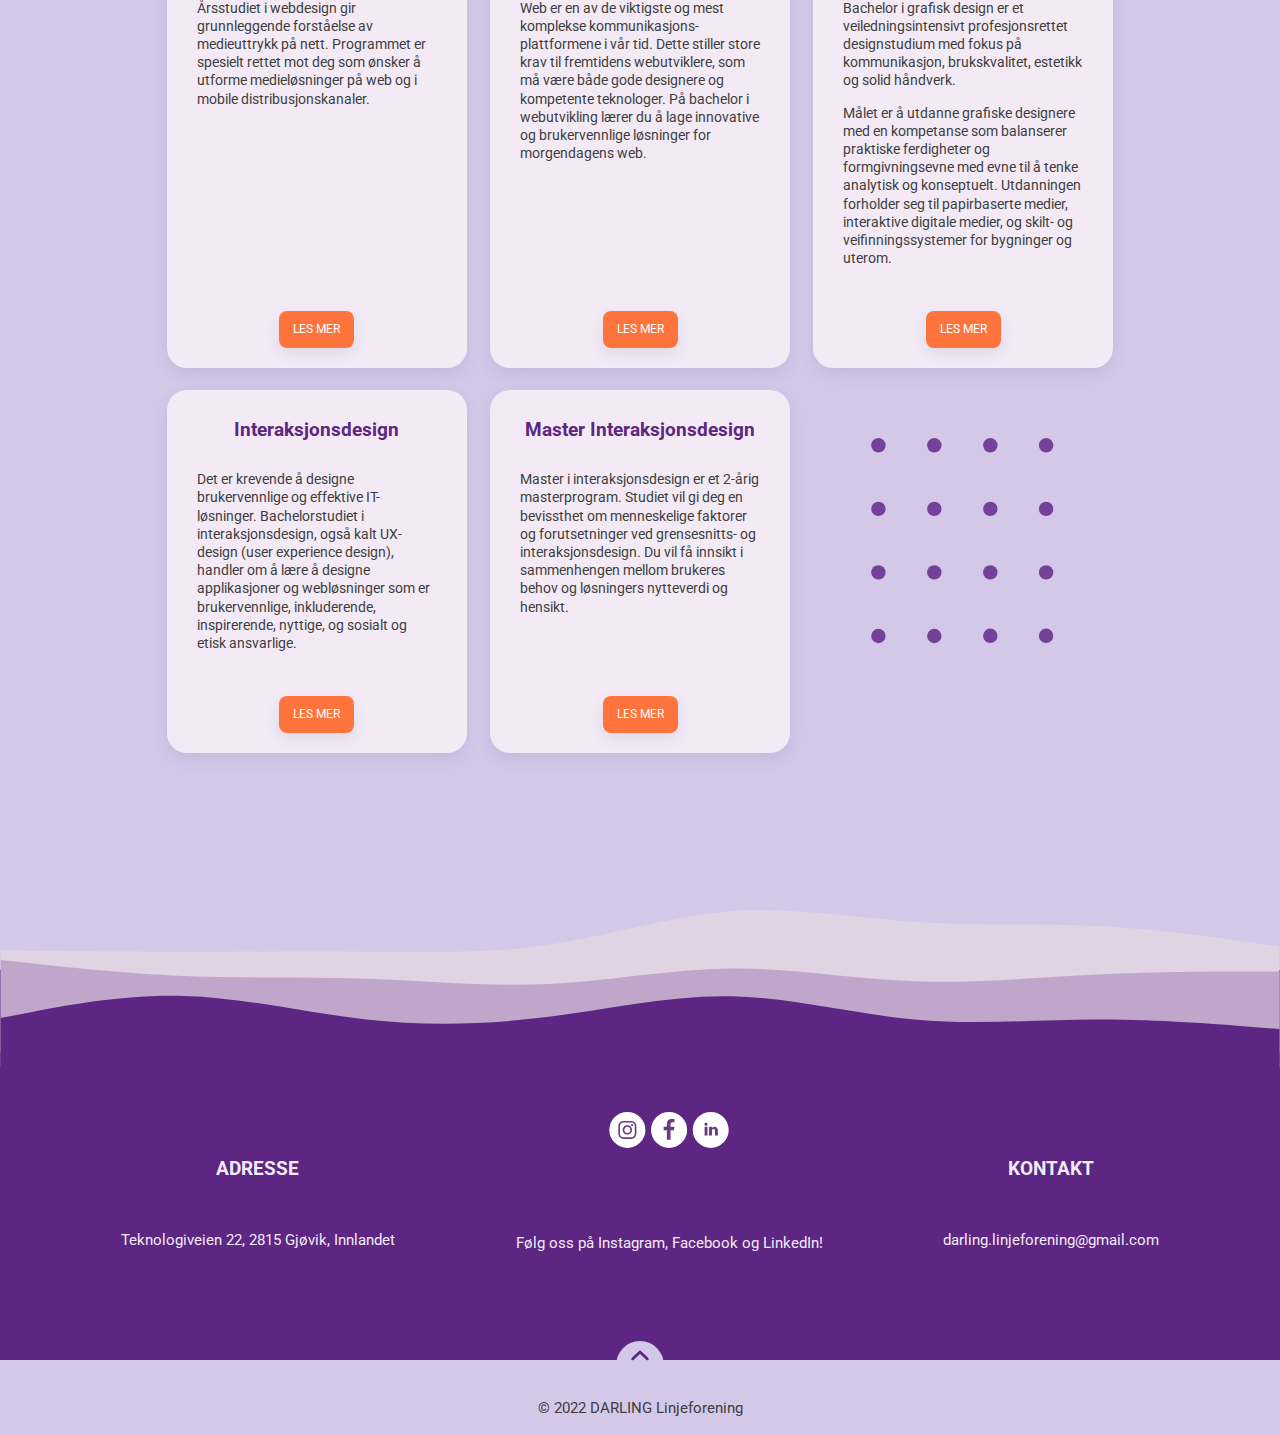
==== commit 681d1ce7: "Merge pull request #17 from ingring/index-text-replacement" ====
--- a/index.html
+++ b/index.html
@@ -51,7 +51,20 @@
         </div>
         <article id="article-header-desktop">
             <img class="darlinglogo-stor" src="./assets/img/darling-logo-secondary.svg" alt="Darling Logo">
-            <img class="hvemervi-svg" src="./assets/img/hvemervi2.svg" alt="Hvem er vi - bilde">
+            <!-- <img class="hvemervi-svg" src="./assets/img/hvemervi2.svg" alt="Hvem er vi - bilde"> -->
+            <div class="text-container">
+                <h2>Hvem er vi?</h2>
+                <p>Vi er foreningen til alle som studerer årsstudium webdesign, bachelor i webutvikling, grafisk design og
+                    interaksjonsdesign, og master i interaksjonsdesign.</p>
+                <p>Vi jobber for å tilrettelegge for god kontakt mellom studenter og næringsliv, i tillegg til å skape et
+                    godt samhold på designlinjene ved å arrangere sosiale og faglige arrangementer. Dette gjør vi ved å
+                    sette opp karrieredagen på høsten, designdagen på våren, jevnlige bedriftspresentasjoner, designkvelder,
+                    workshops og andre typer arrangementer.</p>
+                    <div class="blob-container">
+                        <p>Vi er Darling, Linjeforeningen for alle på designfag ved NTNU Gjøvik!</p>
+                    </div>
+            </div>
+            
             <img class="bilde-klassisk" src="./assets/img/headerbilde.jpg" alt="Darling bilde">
         </article>
         <article id="article-main">
--- a/assets/sass/main.css
+++ b/assets/sass/main.css
@@ -23,9 +23,14 @@
   padding-bottom: 14vh;
 }
 
+@media (min-width: 600px) {
+  .position__card {
+    max-width: 35vw;
+  }
+}
 .position__card {
   min-height: 20vh;
-  max-width: 35vw;
+  min-width: 35vw;
   background-color: hsla(275deg, 55%, 33%, 0.102);
   border-radius: 5%;
   box-shadow: 0px 6px 15px 0px rgba(39, 76, 103, 0.1);
@@ -248,11 +253,10 @@
   color: #F3EAF6;
   margin: 0 auto;
   text-align: center;
-  width: 100vw;
 }
 footer img {
   max-width: 100vw;
-  bottom: 4vh;
+  bottom: 2vh;
   position: relative;
 }
 footer h3 {
@@ -344,6 +348,41 @@
   color: hsl(275deg, 55%, 33%);
 }
 
+.text-container {
+  background: rgb(227, 141, 2);
+  background: linear-gradient(133deg, rgb(224, 139, 2) 18%, rgb(254, 200, 78) 100%);
+  position: relative;
+  margin-bottom: 100px;
+  border-radius: 30px;
+  padding: 3em;
+  max-width: 50%;
+  font-size: 20px;
+  line-height: normal;
+}
+.text-container h2 {
+  text-align: center;
+}
+
+.blob-container {
+  position: absolute;
+  top: 10%;
+  left: 95%;
+  height: 20vw;
+  width: 20vw;
+  color: whitesmoke;
+  background: rgb(10, 147, 0);
+  display: flex;
+  align-items: center;
+  justify-content: center;
+  border-radius: 16% 84% 19% 81%/57% 31% 69% 43%;
+  overflow: hidden;
+}
+.blob-container p {
+  padding: 20%;
+  font-size: 1.5vw;
+  line-height: normal;
+}
+
 @media screen and (min-width: 500px) {
   header {
     max-height: 4em;
